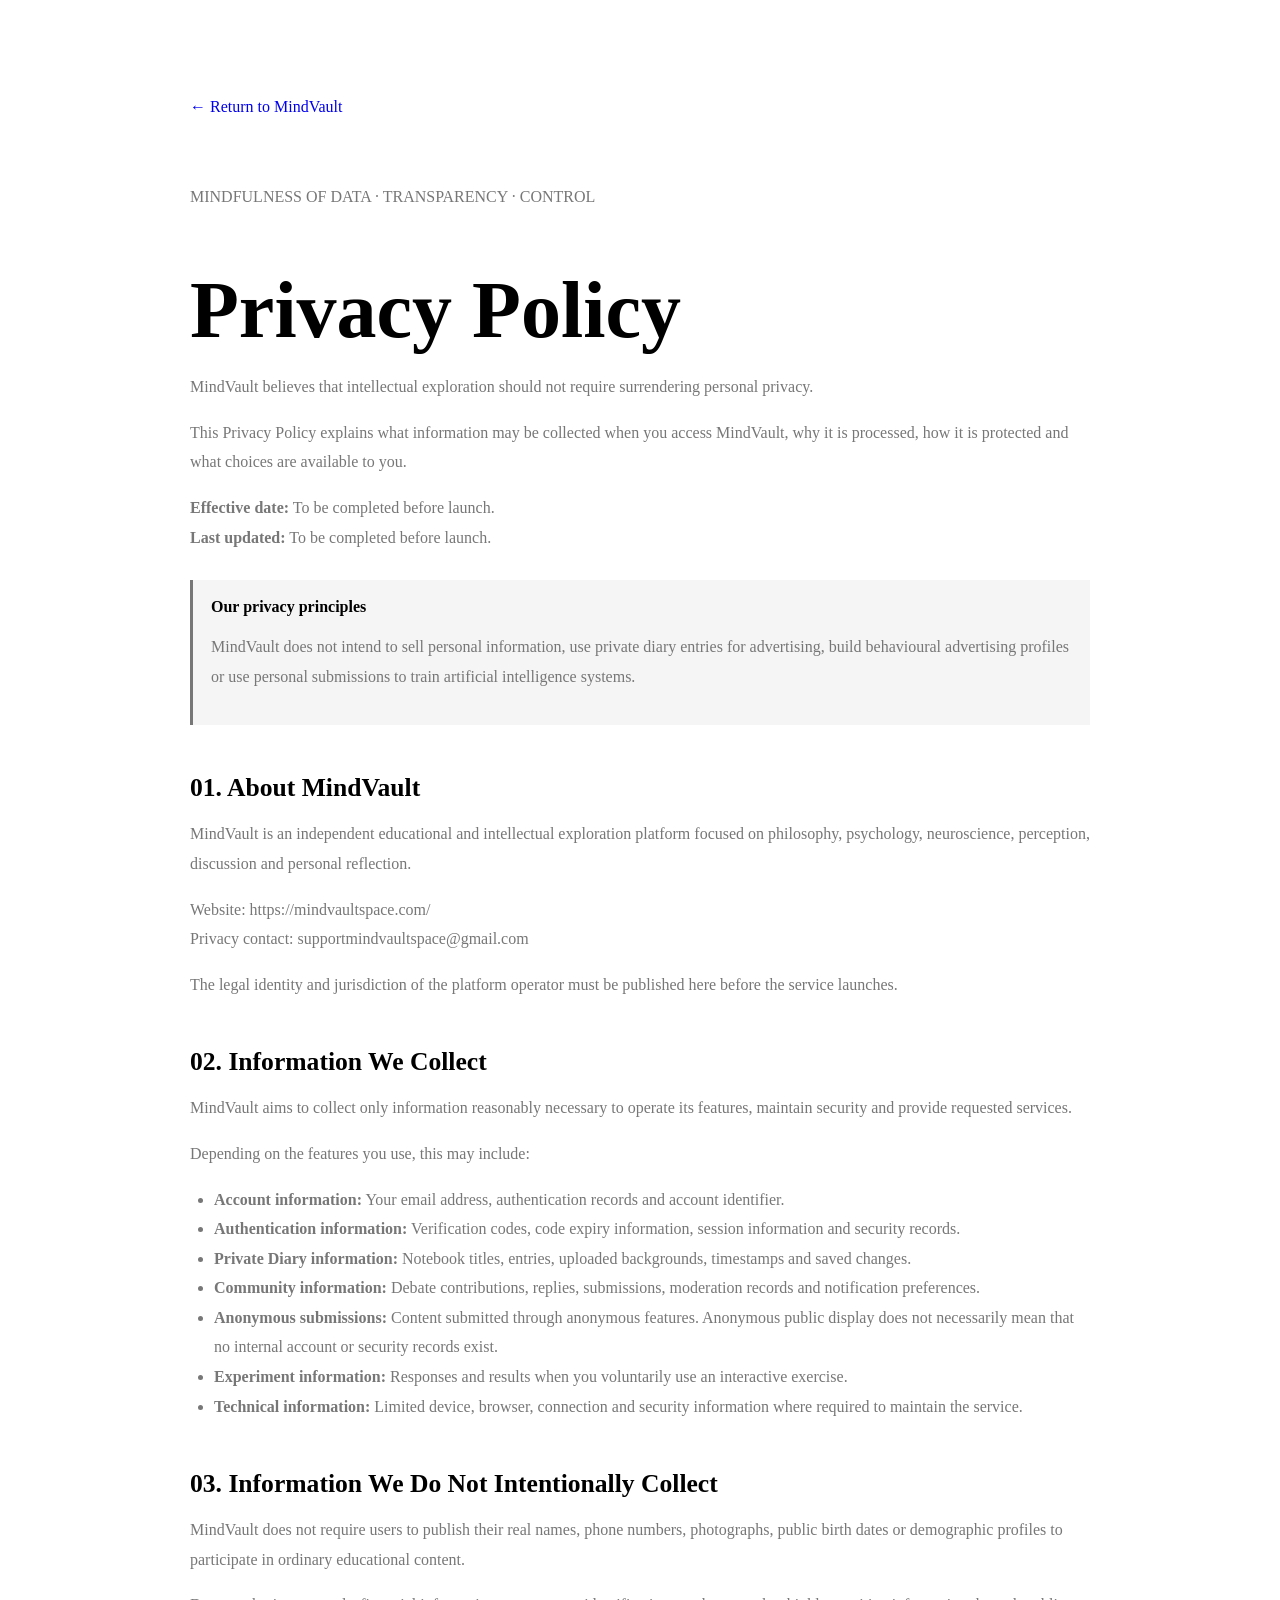
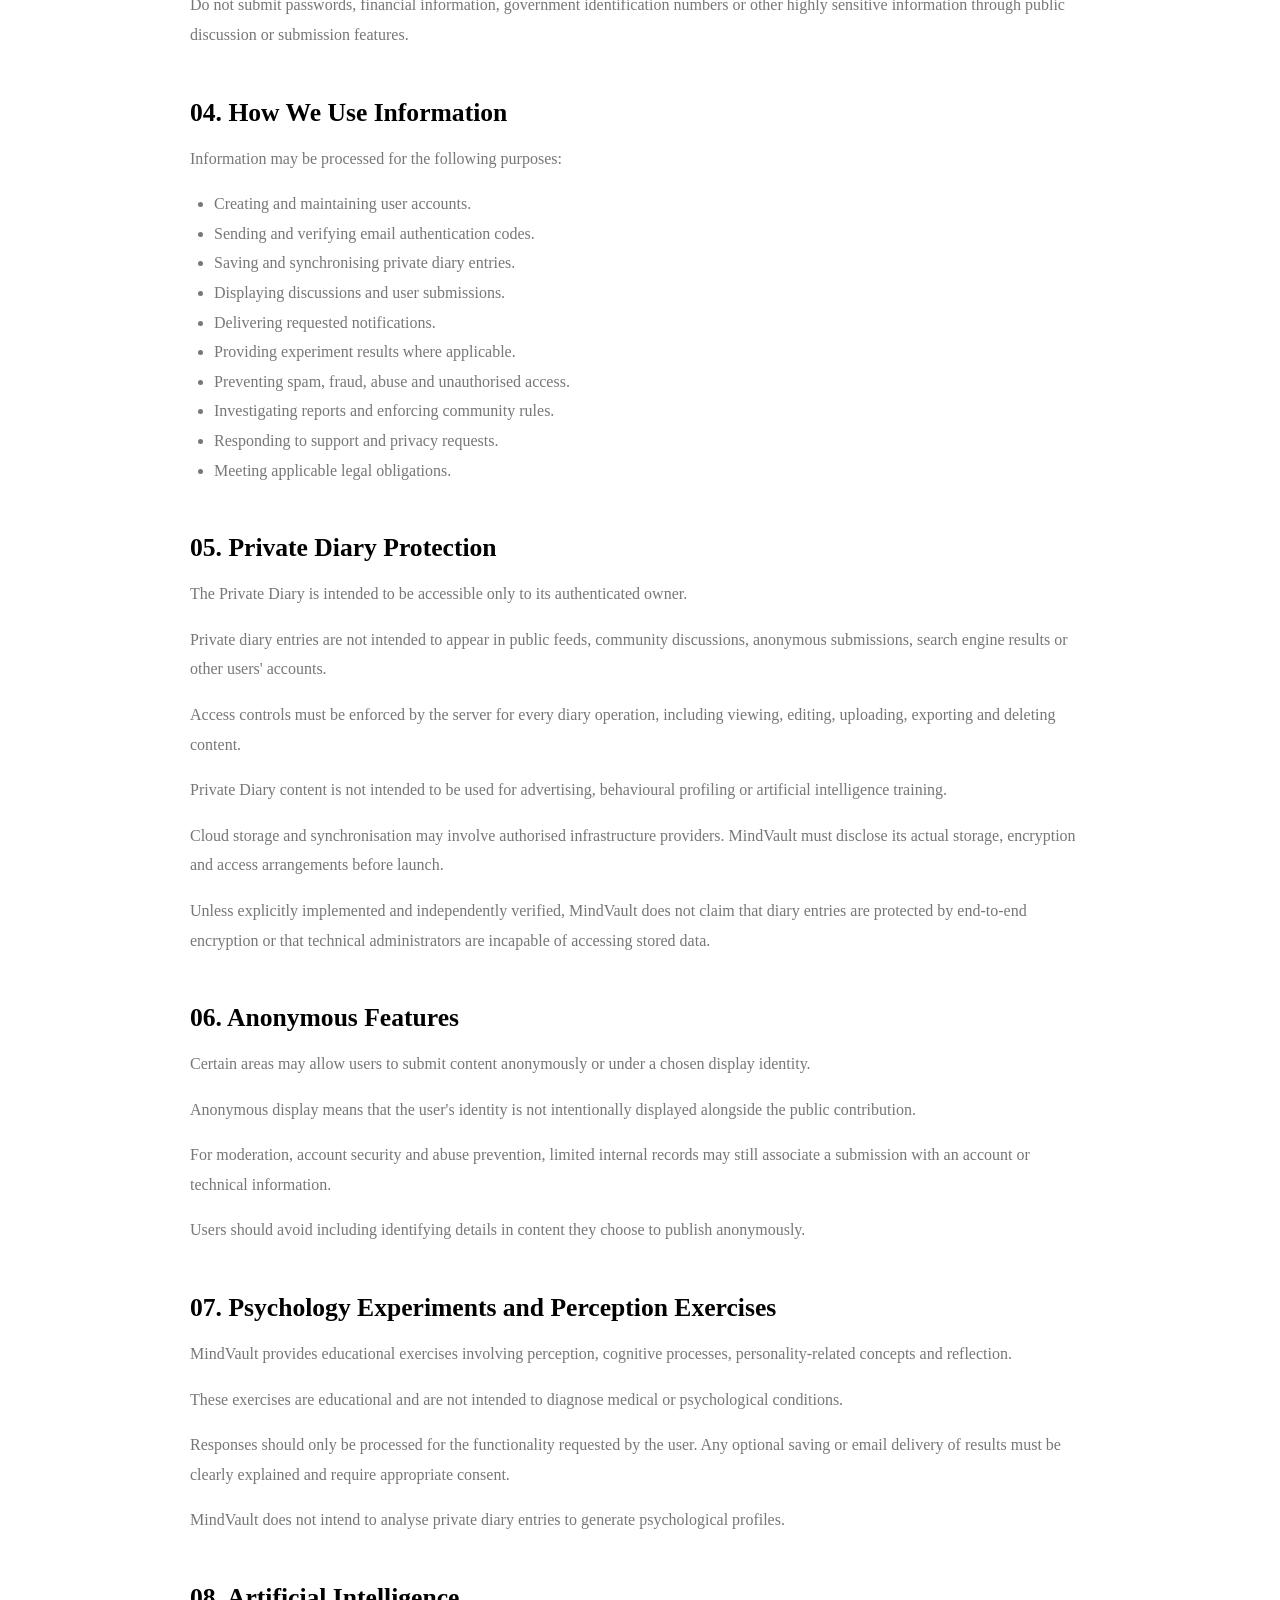
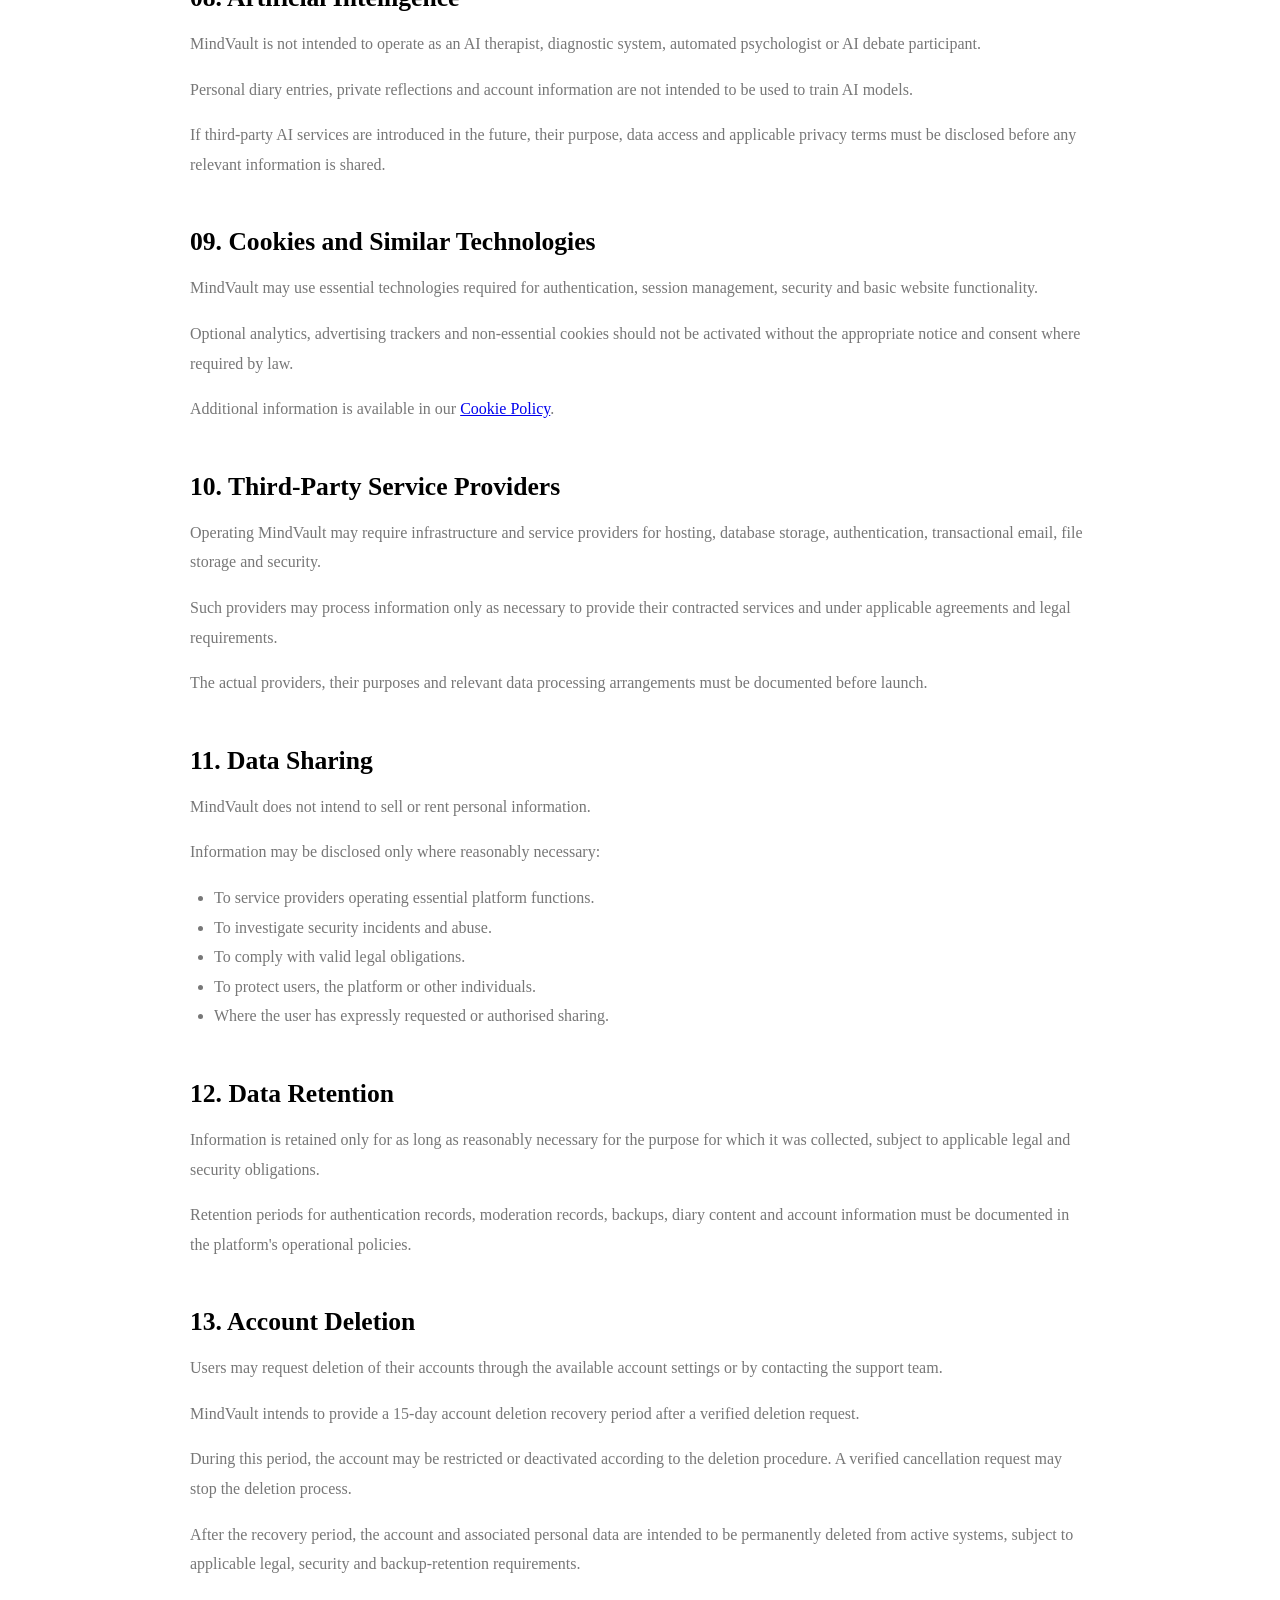
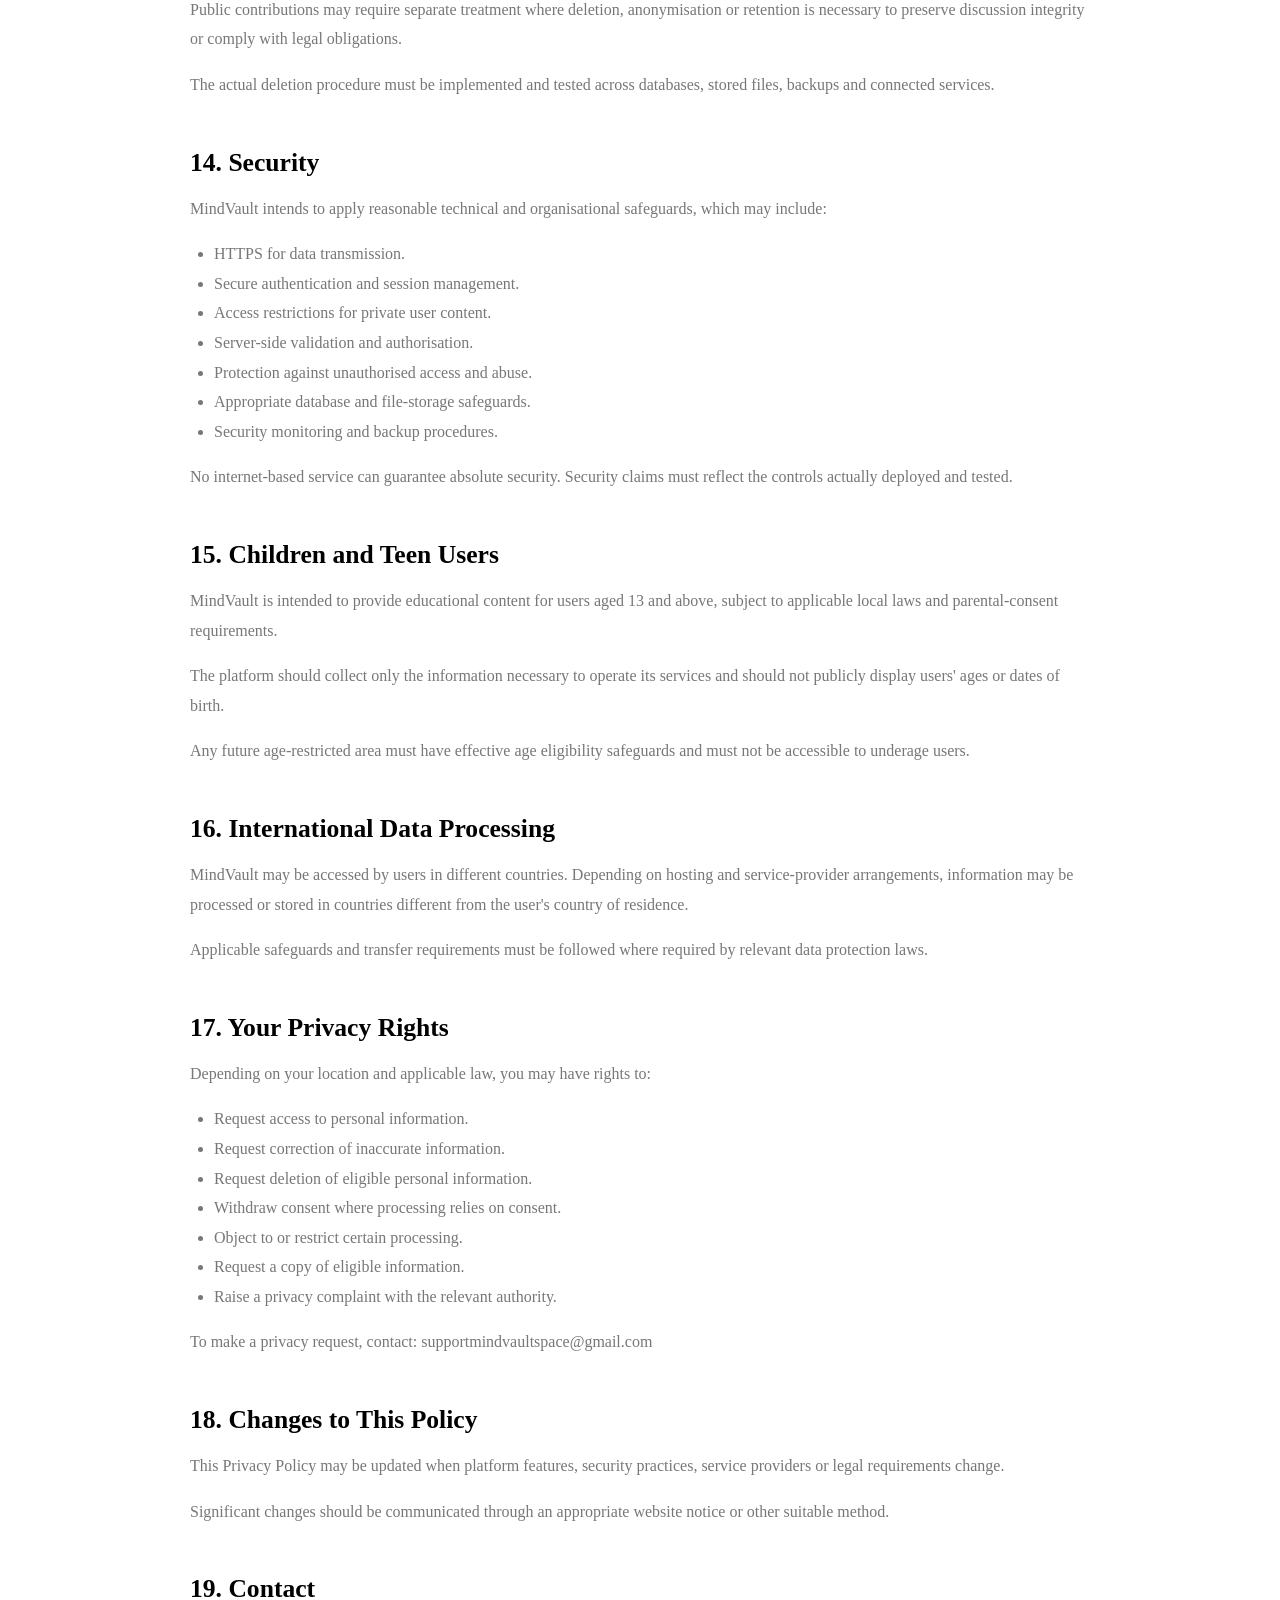
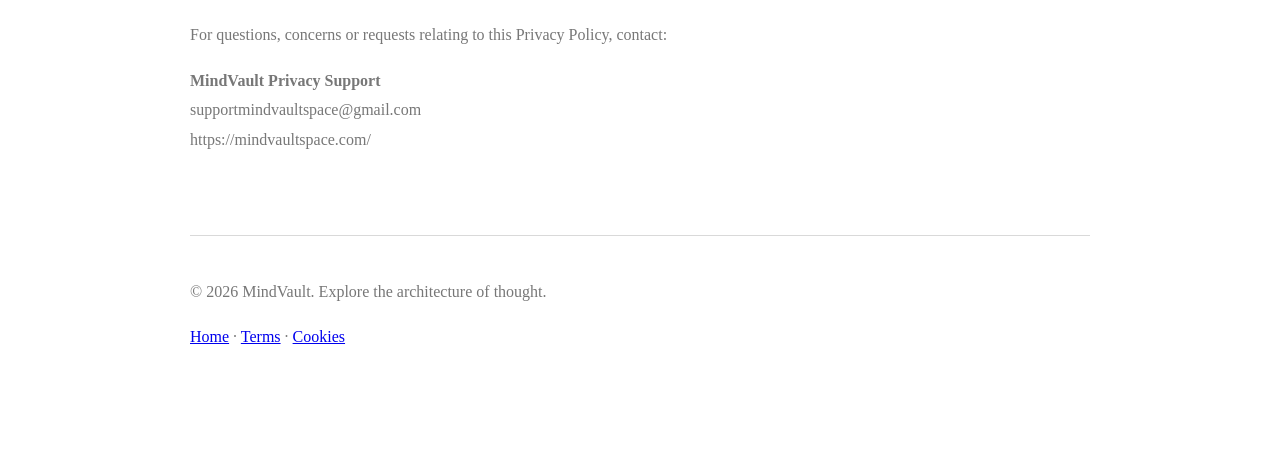
==== privacy.html @ 9c2d34da "Create privacy.html" ====
<!DOCTYPE html>
<html lang="en">
<head>
  <meta charset="UTF-8">
  <meta name="viewport" content="width=device-width, initial-scale=1">

  <title>Privacy Policy | MindVault</title>

  <meta name="description"
    content="Read the MindVault Privacy Policy to understand how information is collected, used, protected and managed.">

  <meta name="robots" content="index, follow">

  <link rel="stylesheet" href="styles.css">

  <style>
    .legal-page {
      max-width: 900px;
      margin: 0 auto;
      padding: 90px 24px;
    }

    .legal-page h1 {
      font-size: clamp(2.8rem, 7vw, 5rem);
      margin-bottom: 12px;
    }

    .legal-page h2 {
      font-size: 1.6rem;
      margin-top: 48px;
      margin-bottom: 14px;
    }

    .legal-page p,
    .legal-page li {
      line-height: 1.85;
      color: var(--muted, #777);
    }

    .legal-page ul {
      padding-left: 24px;
    }

    .legal-back {
      display: inline-block;
      margin-bottom: 50px;
      text-decoration: none;
    }

    .legal-note {
      padding: 18px;
      border-left: 3px solid #777;
      margin: 28px 0;
      background: rgba(128,128,128,.08);
    }
  </style>
</head>

<body>

<main class="legal-page">

  <a class="legal-back" href="index.html">
    ← Return to MindVault
  </a>

  <p class="eyebrow">MINDFULNESS OF DATA · TRANSPARENCY · CONTROL</p>

  <h1>Privacy Policy</h1>

  <p>
    MindVault believes that intellectual exploration should not
    require surrendering personal privacy.
  </p>

  <p>
    This Privacy Policy explains what information may be collected
    when you access MindVault, why it is processed, how it is
    protected and what choices are available to you.
  </p>

  <p>
    <strong>Effective date:</strong> To be completed before launch.
    <br>
    <strong>Last updated:</strong> To be completed before launch.
  </p>

  <div class="legal-note">
    <strong>Our privacy principles</strong>
    <p>
      MindVault does not intend to sell personal information,
      use private diary entries for advertising, build behavioural
      advertising profiles or use personal submissions to train
      artificial intelligence systems.
    </p>
  </div>

  <h2>01. About MindVault</h2>

  <p>
    MindVault is an independent educational and intellectual
    exploration platform focused on philosophy, psychology,
    neuroscience, perception, discussion and personal reflection.
  </p>

  <p>
    Website: https://mindvaultspace.com/
    <br>
    Privacy contact: supportmindvaultspace@gmail.com
  </p>

  <p>
    The legal identity and jurisdiction of the platform operator
    must be published here before the service launches.
  </p>

  <h2>02. Information We Collect</h2>

  <p>
    MindVault aims to collect only information reasonably necessary
    to operate its features, maintain security and provide requested
    services.
  </p>

  <p>Depending on the features you use, this may include:</p>

  <ul>
    <li>
      <strong>Account information:</strong> Your email address,
      authentication records and account identifier.
    </li>

    <li>
      <strong>Authentication information:</strong> Verification
      codes, code expiry information, session information and
      security records.
    </li>

    <li>
      <strong>Private Diary information:</strong> Notebook titles,
      entries, uploaded backgrounds, timestamps and saved changes.
    </li>

    <li>
      <strong>Community information:</strong> Debate contributions,
      replies, submissions, moderation records and notification
      preferences.
    </li>

    <li>
      <strong>Anonymous submissions:</strong> Content submitted
      through anonymous features. Anonymous public display does
      not necessarily mean that no internal account or security
      records exist.
    </li>

    <li>
      <strong>Experiment information:</strong> Responses and results
      when you voluntarily use an interactive exercise.
    </li>

    <li>
      <strong>Technical information:</strong> Limited device,
      browser, connection and security information where required
      to maintain the service.
    </li>
  </ul>

  <h2>03. Information We Do Not Intentionally Collect</h2>

  <p>
    MindVault does not require users to publish their real names,
    phone numbers, photographs, public birth dates or demographic
    profiles to participate in ordinary educational content.
  </p>

  <p>
    Do not submit passwords, financial information, government
    identification numbers or other highly sensitive information
    through public discussion or submission features.
  </p>

  <h2>04. How We Use Information</h2>

  <p>Information may be processed for the following purposes:</p>

  <ul>
    <li>Creating and maintaining user accounts.</li>
    <li>Sending and verifying email authentication codes.</li>
    <li>Saving and synchronising private diary entries.</li>
    <li>Displaying discussions and user submissions.</li>
    <li>Delivering requested notifications.</li>
    <li>Providing experiment results where applicable.</li>
    <li>Preventing spam, fraud, abuse and unauthorised access.</li>
    <li>Investigating reports and enforcing community rules.</li>
    <li>Responding to support and privacy requests.</li>
    <li>Meeting applicable legal obligations.</li>
  </ul>

  <h2>05. Private Diary Protection</h2>

  <p>
    The Private Diary is intended to be accessible only to its
    authenticated owner.
  </p>

  <p>
    Private diary entries are not intended to appear in public
    feeds, community discussions, anonymous submissions, search
    engine results or other users' accounts.
  </p>

  <p>
    Access controls must be enforced by the server for every
    diary operation, including viewing, editing, uploading,
    exporting and deleting content.
  </p>

  <p>
    Private Diary content is not intended to be used for
    advertising, behavioural profiling or artificial intelligence
    training.
  </p>

  <p>
    Cloud storage and synchronisation may involve authorised
    infrastructure providers. MindVault must disclose its actual
    storage, encryption and access arrangements before launch.
  </p>

  <p>
    Unless explicitly implemented and independently verified,
    MindVault does not claim that diary entries are protected
    by end-to-end encryption or that technical administrators
    are incapable of accessing stored data.
  </p>

  <h2>06. Anonymous Features</h2>

  <p>
    Certain areas may allow users to submit content anonymously
    or under a chosen display identity.
  </p>

  <p>
    Anonymous display means that the user's identity is not
    intentionally displayed alongside the public contribution.
  </p>

  <p>
    For moderation, account security and abuse prevention,
    limited internal records may still associate a submission
    with an account or technical information.
  </p>

  <p>
    Users should avoid including identifying details in content
    they choose to publish anonymously.
  </p>

  <h2>07. Psychology Experiments and Perception Exercises</h2>

  <p>
    MindVault provides educational exercises involving perception,
    cognitive processes, personality-related concepts and
    reflection.
  </p>

  <p>
    These exercises are educational and are not intended to
    diagnose medical or psychological conditions.
  </p>

  <p>
    Responses should only be processed for the functionality
    requested by the user. Any optional saving or email delivery
    of results must be clearly explained and require appropriate
    consent.
  </p>

  <p>
    MindVault does not intend to analyse private diary entries
    to generate psychological profiles.
  </p>

  <h2>08. Artificial Intelligence</h2>

  <p>
    MindVault is not intended to operate as an AI therapist,
    diagnostic system, automated psychologist or AI debate
    participant.
  </p>

  <p>
    Personal diary entries, private reflections and account
    information are not intended to be used to train AI models.
  </p>

  <p>
    If third-party AI services are introduced in the future,
    their purpose, data access and applicable privacy terms
    must be disclosed before any relevant information is shared.
  </p>

  <h2>09. Cookies and Similar Technologies</h2>

  <p>
    MindVault may use essential technologies required for
    authentication, session management, security and basic
    website functionality.
  </p>

  <p>
    Optional analytics, advertising trackers and non-essential
    cookies should not be activated without the appropriate
    notice and consent where required by law.
  </p>

  <p>
    Additional information is available in our
    <a href="cookies.html">Cookie Policy</a>.
  </p>

  <h2>10. Third-Party Service Providers</h2>

  <p>
    Operating MindVault may require infrastructure and service
    providers for hosting, database storage, authentication,
    transactional email, file storage and security.
  </p>

  <p>
    Such providers may process information only as necessary
    to provide their contracted services and under applicable
    agreements and legal requirements.
  </p>

  <p>
    The actual providers, their purposes and relevant data
    processing arrangements must be documented before launch.
  </p>

  <h2>11. Data Sharing</h2>

  <p>
    MindVault does not intend to sell or rent personal information.
  </p>

  <p>
    Information may be disclosed only where reasonably necessary:
  </p>

  <ul>
    <li>To service providers operating essential platform functions.</li>
    <li>To investigate security incidents and abuse.</li>
    <li>To comply with valid legal obligations.</li>
    <li>To protect users, the platform or other individuals.</li>
    <li>Where the user has expressly requested or authorised sharing.</li>
  </ul>

  <h2>12. Data Retention</h2>

  <p>
    Information is retained only for as long as reasonably
    necessary for the purpose for which it was collected,
    subject to applicable legal and security obligations.
  </p>

  <p>
    Retention periods for authentication records, moderation
    records, backups, diary content and account information
    must be documented in the platform's operational policies.
  </p>

  <h2>13. Account Deletion</h2>

  <p>
    Users may request deletion of their accounts through the
    available account settings or by contacting the support team.
  </p>

  <p>
    MindVault intends to provide a 15-day account deletion
    recovery period after a verified deletion request.
  </p>

  <p>
    During this period, the account may be restricted or
    deactivated according to the deletion procedure. A verified
    cancellation request may stop the deletion process.
  </p>

  <p>
    After the recovery period, the account and associated
    personal data are intended to be permanently deleted from
    active systems, subject to applicable legal, security and
    backup-retention requirements.
  </p>

  <p>
    Public contributions may require separate treatment where
    deletion, anonymisation or retention is necessary to preserve
    discussion integrity or comply with legal obligations.
  </p>

  <p>
    The actual deletion procedure must be implemented and tested
    across databases, stored files, backups and connected services.
  </p>

  <h2>14. Security</h2>

  <p>
    MindVault intends to apply reasonable technical and
    organisational safeguards, which may include:
  </p>

  <ul>
    <li>HTTPS for data transmission.</li>
    <li>Secure authentication and session management.</li>
    <li>Access restrictions for private user content.</li>
    <li>Server-side validation and authorisation.</li>
    <li>Protection against unauthorised access and abuse.</li>
    <li>Appropriate database and file-storage safeguards.</li>
    <li>Security monitoring and backup procedures.</li>
  </ul>

  <p>
    No internet-based service can guarantee absolute security.
    Security claims must reflect the controls actually deployed
    and tested.
  </p>

  <h2>15. Children and Teen Users</h2>

  <p>
    MindVault is intended to provide educational content for
    users aged 13 and above, subject to applicable local laws
    and parental-consent requirements.
  </p>

  <p>
    The platform should collect only the information necessary
    to operate its services and should not publicly display
    users' ages or dates of birth.
  </p>

  <p>
    Any future age-restricted area must have effective age
    eligibility safeguards and must not be accessible to
    underage users.
  </p>

  <h2>16. International Data Processing</h2>

  <p>
    MindVault may be accessed by users in different countries.
    Depending on hosting and service-provider arrangements,
    information may be processed or stored in countries
    different from the user's country of residence.
  </p>

  <p>
    Applicable safeguards and transfer requirements must be
    followed where required by relevant data protection laws.
  </p>

  <h2>17. Your Privacy Rights</h2>

  <p>
    Depending on your location and applicable law, you may have
    rights to:
  </p>

  <ul>
    <li>Request access to personal information.</li>
    <li>Request correction of inaccurate information.</li>
    <li>Request deletion of eligible personal information.</li>
    <li>Withdraw consent where processing relies on consent.</li>
    <li>Object to or restrict certain processing.</li>
    <li>Request a copy of eligible information.</li>
    <li>Raise a privacy complaint with the relevant authority.</li>
  </ul>

  <p>
    To make a privacy request, contact:
    supportmindvaultspace@gmail.com
  </p>

  <h2>18. Changes to This Policy</h2>

  <p>
    This Privacy Policy may be updated when platform features,
    security practices, service providers or legal requirements
    change.
  </p>

  <p>
    Significant changes should be communicated through an
    appropriate website notice or other suitable method.
  </p>

  <h2>19. Contact</h2>

  <p>
    For questions, concerns or requests relating to this
    Privacy Policy, contact:
  </p>

  <p>
    <strong>MindVault Privacy Support</strong>
    <br>
    supportmindvaultspace@gmail.com
    <br>
    https://mindvaultspace.com/
  </p>

  <footer style="margin-top:80px; padding-top:25px; border-top:1px solid rgba(128,128,128,.3);">
    <p>© 2026 MindVault. Explore the architecture of thought.</p>
    <p>
      <a href="index.html">Home</a> ·
      <a href="terms.html">Terms</a> ·
      <a href="cookies.html">Cookies</a>
    </p>
  </footer>

</main>

</body>
</html>
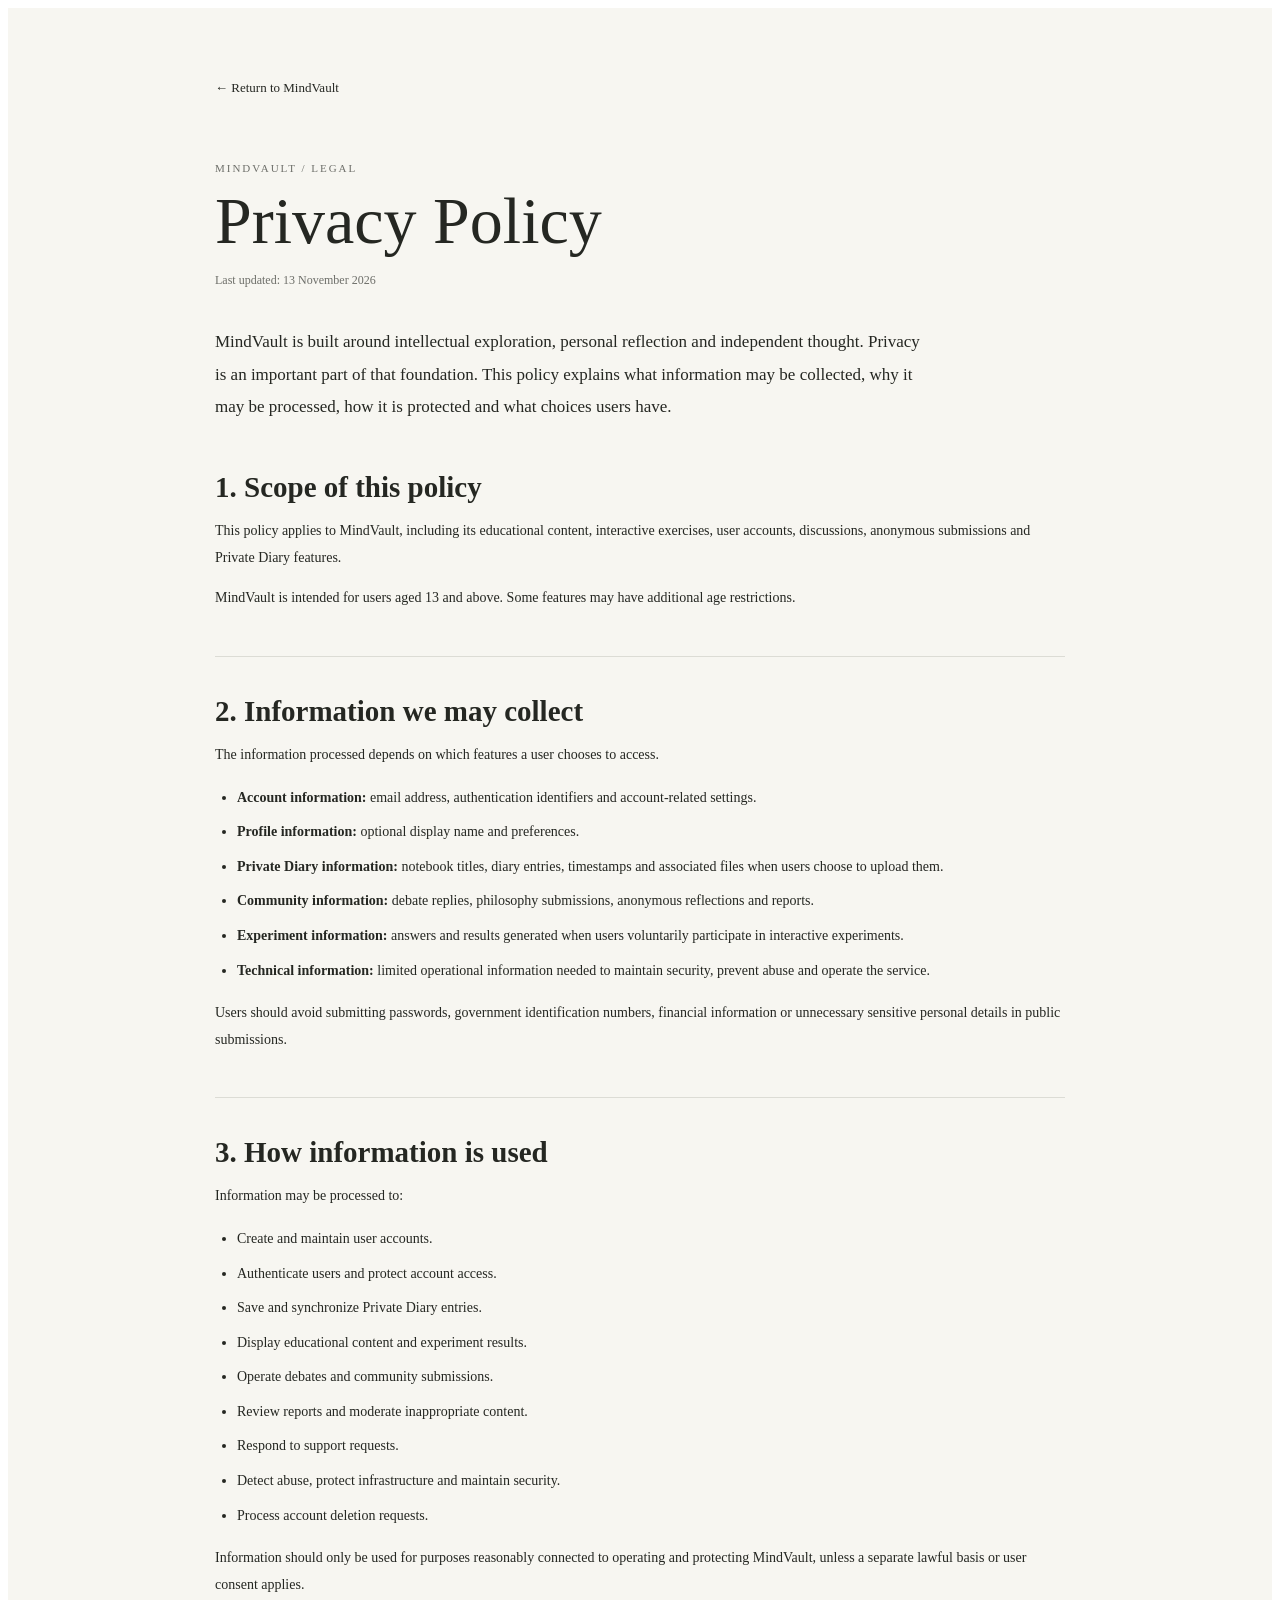
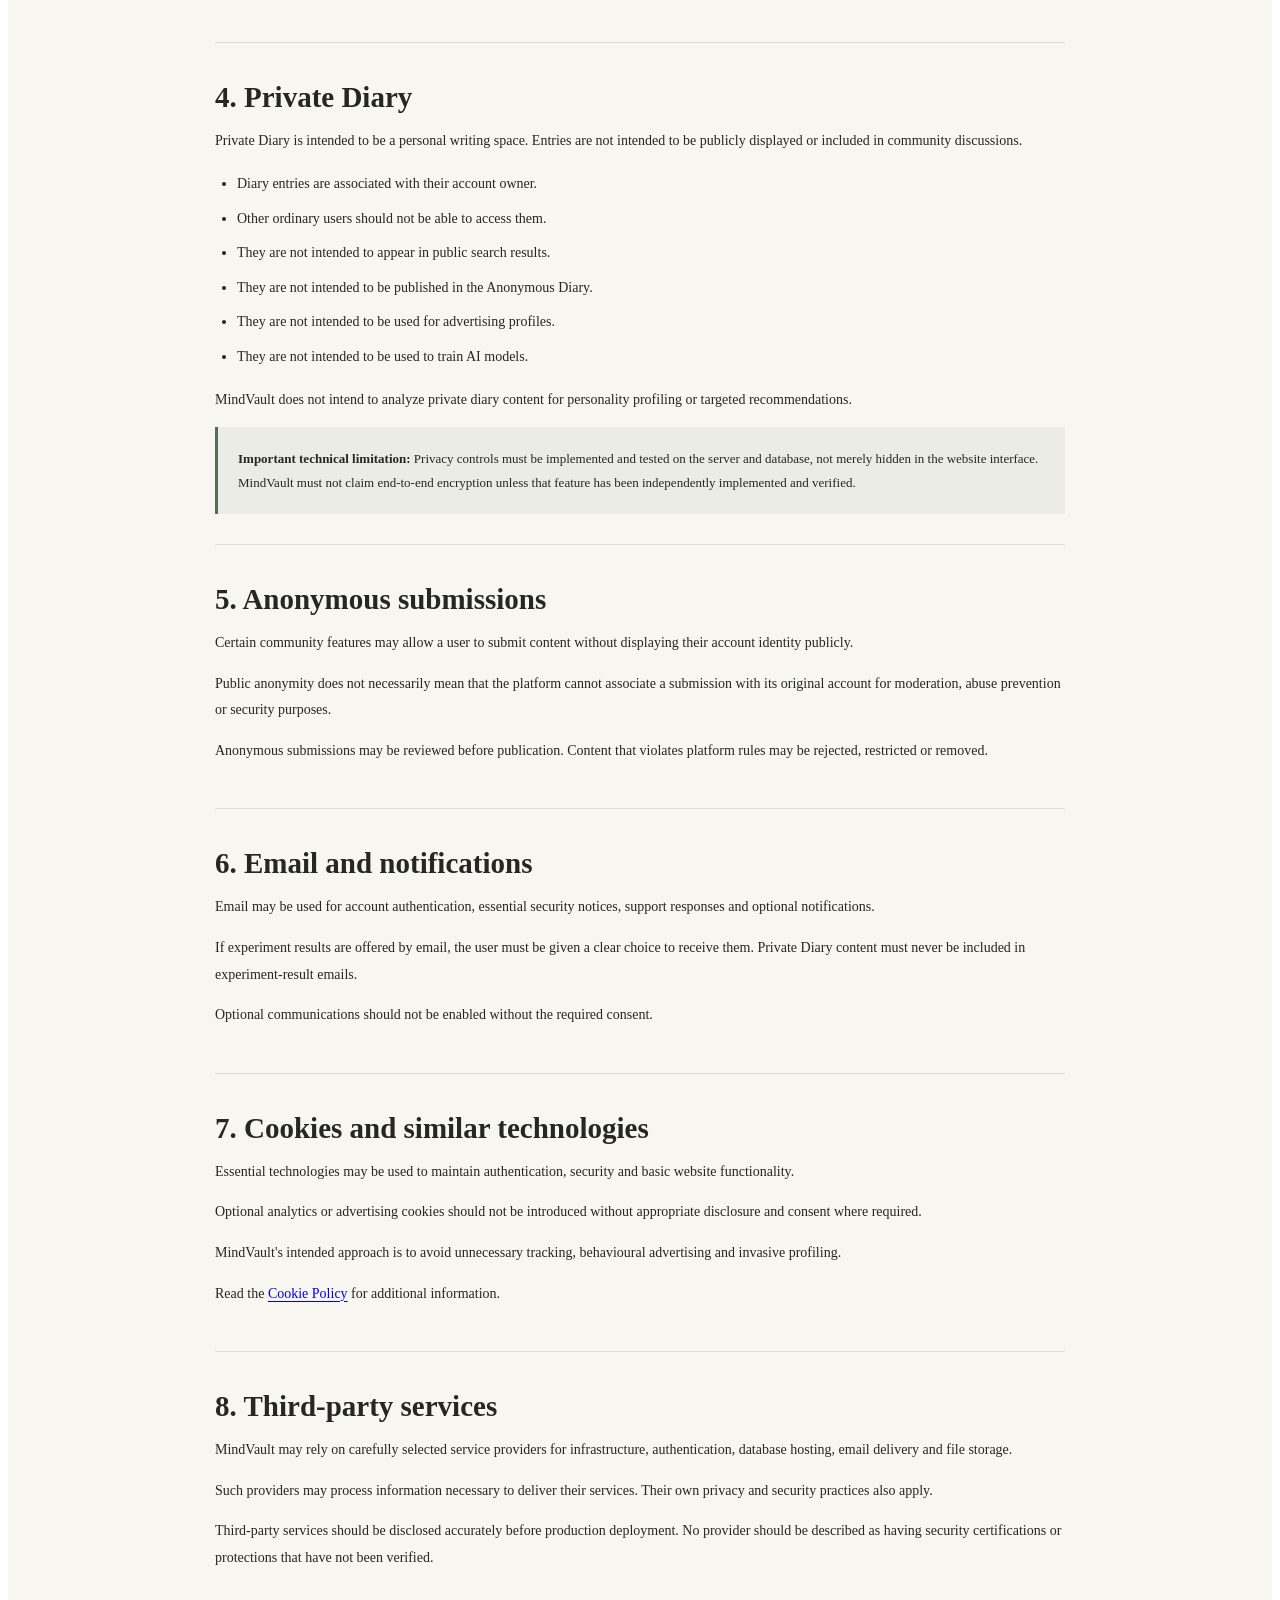
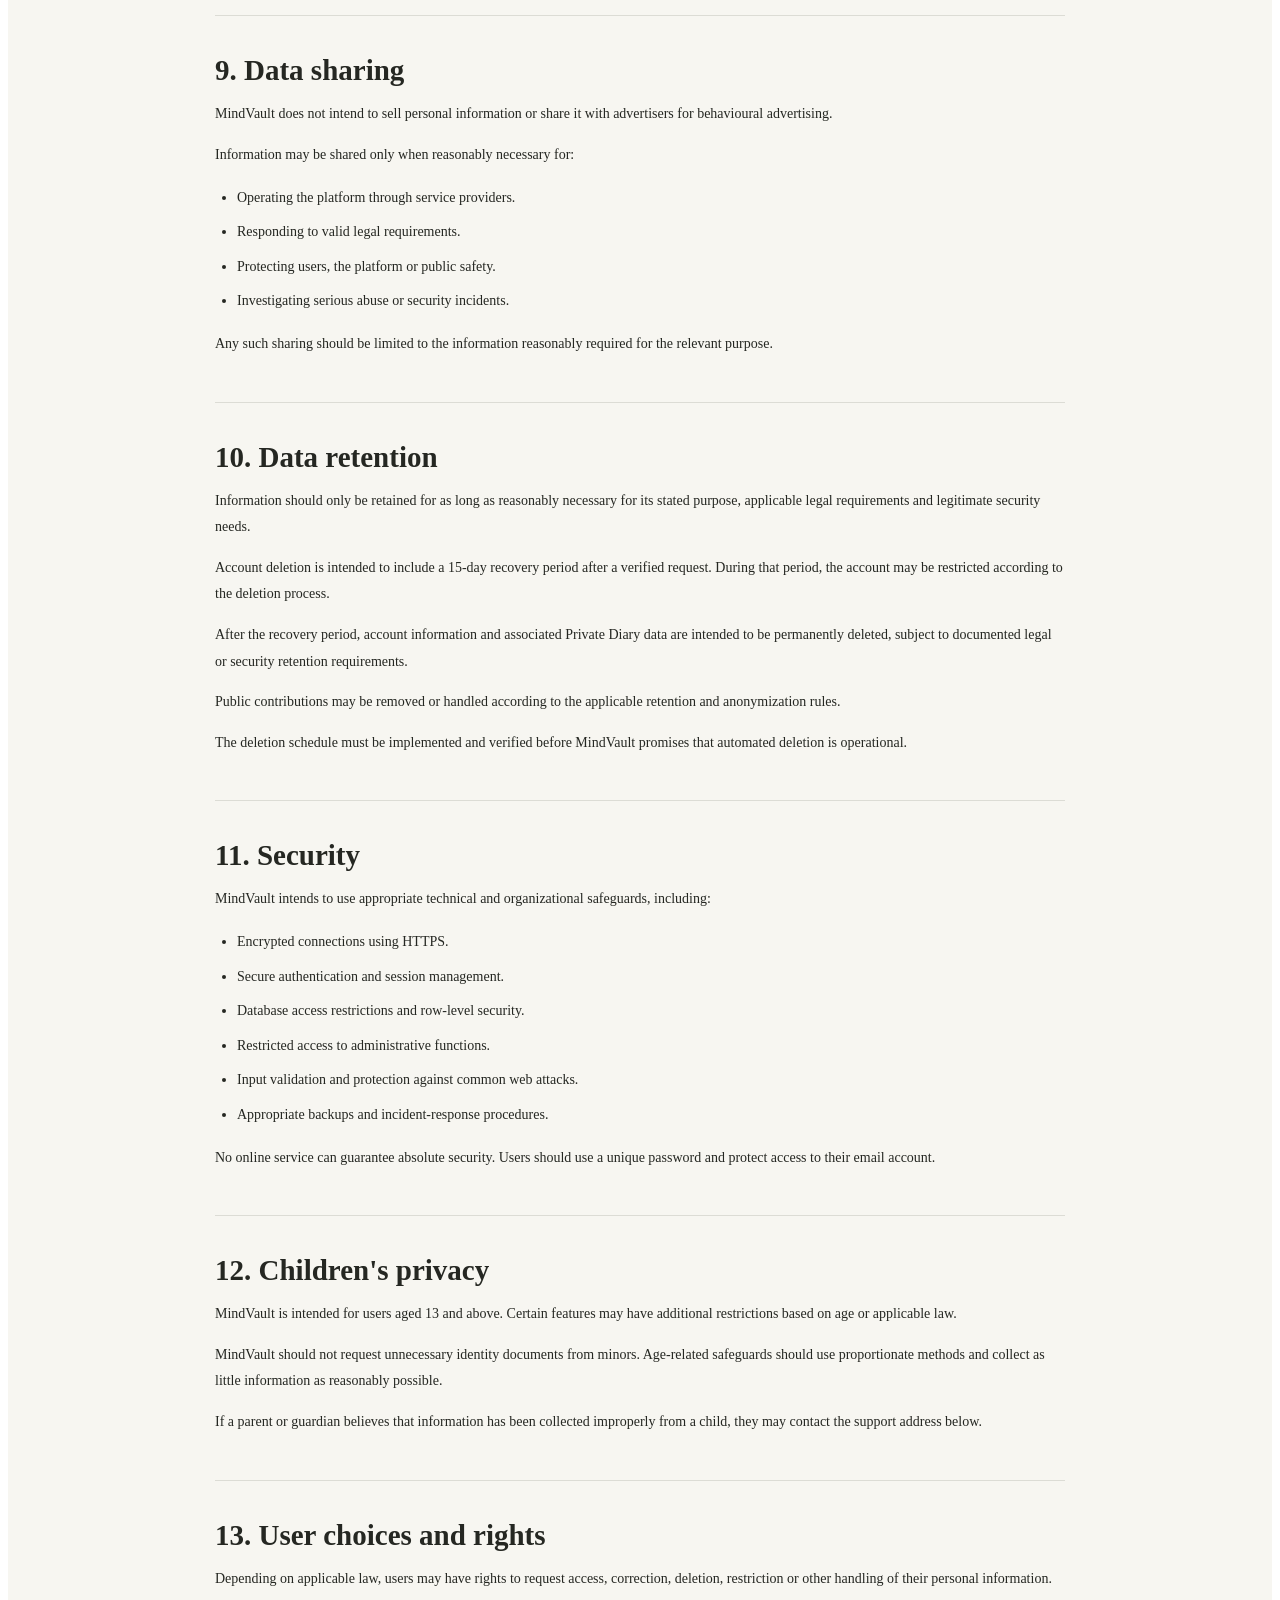
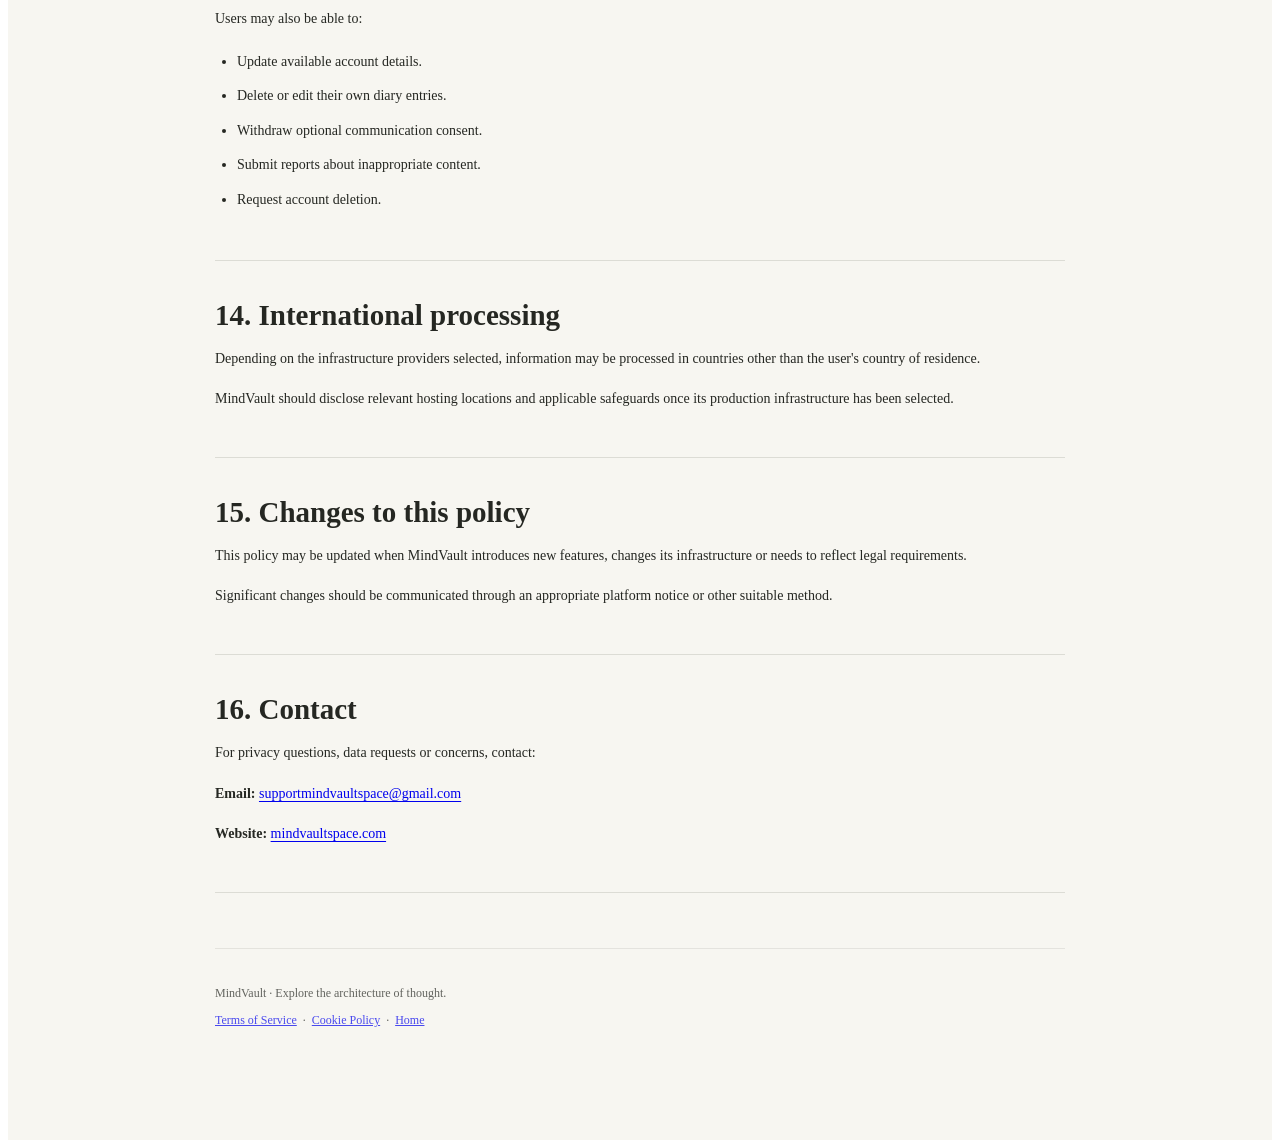
==== commit 9cf43cac: "Create privacy.html" ====
--- a/privacy.html
+++ b/privacy.html
@@ -3,529 +3,613 @@
 <html lang="en">
 <head>
   <meta charset="UTF-8">
-  <meta name="viewport" content="width=device-width, initial-scale=1">
+  <meta name="viewport" content="width=device-width, initial-scale=1.0">
 
   <title>Privacy Policy | MindVault</title>
 
-  <meta name="description"
-    content="Read the MindVault Privacy Policy to understand how information is collected, used, protected and managed.">
+  <meta
+    name="description"
+    content="Learn how MindVault collects, uses, protects and manages personal information."
+  >
 
   <meta name="robots" content="index, follow">
+  <meta name="theme-color" content="#171916">
 
   <link rel="stylesheet" href="styles.css">
 
   <style>
     .legal-page {
-      max-width: 900px;
+      min-height: 100vh;
+      padding: 70px 22px 100px;
+      background: var(--background, #f7f6f1);
+      color: var(--text, #252722);
+    }
+
+    .legal-container {
+      width: min(100%, 850px);
       margin: 0 auto;
-      padding: 90px 24px;
-    }
-
-    .legal-page h1 {
-      font-size: clamp(2.8rem, 7vw, 5rem);
-      margin-bottom: 12px;
-    }
-
-    .legal-page h2 {
-      font-size: 1.6rem;
-      margin-top: 48px;
-      margin-bottom: 14px;
-    }
-
-    .legal-page p,
-    .legal-page li {
-      line-height: 1.85;
-      color: var(--muted, #777);
-    }
-
-    .legal-page ul {
-      padding-left: 24px;
     }
 
     .legal-back {
       display: inline-block;
-      margin-bottom: 50px;
+      margin-bottom: 55px;
+      color: inherit;
+      font-size: 13px;
       text-decoration: none;
     }
 
-    .legal-note {
-      padding: 18px;
-      border-left: 3px solid #777;
-      margin: 28px 0;
-      background: rgba(128,128,128,.08);
+    .legal-back:hover {
+      opacity: 0.65;
+    }
+
+    .legal-eyebrow {
+      margin-bottom: 12px;
+      font-size: 11px;
+      letter-spacing: 0.18em;
+      text-transform: uppercase;
+      opacity: 0.65;
+    }
+
+    .legal-title {
+      margin: 0;
+      font-family: "Cormorant Garamond", Georgia, serif;
+      font-size: clamp(42px, 8vw, 66px);
+      font-weight: 500;
+      line-height: 1.05;
+    }
+
+    .legal-updated {
+      margin: 18px 0 38px;
+      font-size: 12px;
+      opacity: 0.65;
+    }
+
+    .legal-intro {
+      max-width: 720px;
+      margin-bottom: 48px;
+      font-size: 17px;
+      line-height: 1.9;
+    }
+
+    .legal-section {
+      margin: 0 0 38px;
+      padding-bottom: 30px;
+      border-bottom: 1px solid rgba(80, 80, 70, 0.16);
+    }
+
+    .legal-section h2 {
+      margin: 0 0 13px;
+      font-family: "Cormorant Garamond", Georgia, serif;
+      font-size: 29px;
+      font-weight: 600;
+    }
+
+    .legal-section p,
+    .legal-section li {
+      font-size: 14px;
+      line-height: 1.9;
+    }
+
+    .legal-section ul {
+      padding-left: 22px;
+    }
+
+    .legal-section li {
+      margin-bottom: 8px;
+    }
+
+    .legal-section a {
+      text-decoration: underline;
+      text-underline-offset: 3px;
+    }
+
+    .legal-notice {
+      padding: 20px;
+      border-left: 3px solid #536b57;
+      background: rgba(83, 107, 87, 0.07);
+      font-size: 13px;
+      line-height: 1.8;
+    }
+
+    .legal-footer {
+      margin-top: 55px;
+      padding-top: 25px;
+      border-top: 1px solid rgba(80, 80, 70, 0.16);
+      font-size: 12px;
+      opacity: 0.7;
+    }
+
+    @media (max-width: 600px) {
+      .legal-page {
+        padding: 40px 19px 70px;
+      }
+
+      .legal-back {
+        margin-bottom: 40px;
+      }
+
+      .legal-intro {
+        font-size: 15px;
+      }
+
+      .legal-section h2 {
+        font-size: 25px;
+      }
     }
   </style>
 </head>
 
 <body>
 
-<main class="legal-page">
-
-  <a class="legal-back" href="index.html">
-    ← Return to MindVault
-  </a>
-
-  <p class="eyebrow">MINDFULNESS OF DATA · TRANSPARENCY · CONTROL</p>
-
-  <h1>Privacy Policy</h1>
-
-  <p>
-    MindVault believes that intellectual exploration should not
-    require surrendering personal privacy.
-  </p>
-
-  <p>
-    This Privacy Policy explains what information may be collected
-    when you access MindVault, why it is processed, how it is
-    protected and what choices are available to you.
-  </p>
-
-  <p>
-    <strong>Effective date:</strong> To be completed before launch.
-    <br>
-    <strong>Last updated:</strong> To be completed before launch.
-  </p>
-
-  <div class="legal-note">
-    <strong>Our privacy principles</strong>
-    <p>
-      MindVault does not intend to sell personal information,
-      use private diary entries for advertising, build behavioural
-      advertising profiles or use personal submissions to train
-      artificial intelligence systems.
-    </p>
-  </div>
-
-  <h2>01. About MindVault</h2>
-
-  <p>
-    MindVault is an independent educational and intellectual
-    exploration platform focused on philosophy, psychology,
-    neuroscience, perception, discussion and personal reflection.
-  </p>
-
-  <p>
-    Website: https://mindvaultspace.com/
-    <br>
-    Privacy contact: supportmindvaultspace@gmail.com
-  </p>
-
-  <p>
-    The legal identity and jurisdiction of the platform operator
-    must be published here before the service launches.
-  </p>
-
-  <h2>02. Information We Collect</h2>
-
-  <p>
-    MindVault aims to collect only information reasonably necessary
-    to operate its features, maintain security and provide requested
-    services.
-  </p>
-
-  <p>Depending on the features you use, this may include:</p>
-
-  <ul>
-    <li>
-      <strong>Account information:</strong> Your email address,
-      authentication records and account identifier.
-    </li>
-
-    <li>
-      <strong>Authentication information:</strong> Verification
-      codes, code expiry information, session information and
-      security records.
-    </li>
-
-    <li>
-      <strong>Private Diary information:</strong> Notebook titles,
-      entries, uploaded backgrounds, timestamps and saved changes.
-    </li>
-
-    <li>
-      <strong>Community information:</strong> Debate contributions,
-      replies, submissions, moderation records and notification
-      preferences.
-    </li>
-
-    <li>
-      <strong>Anonymous submissions:</strong> Content submitted
-      through anonymous features. Anonymous public display does
-      not necessarily mean that no internal account or security
-      records exist.
-    </li>
-
-    <li>
-      <strong>Experiment information:</strong> Responses and results
-      when you voluntarily use an interactive exercise.
-    </li>
-
-    <li>
-      <strong>Technical information:</strong> Limited device,
-      browser, connection and security information where required
-      to maintain the service.
-    </li>
-  </ul>
-
-  <h2>03. Information We Do Not Intentionally Collect</h2>
-
-  <p>
-    MindVault does not require users to publish their real names,
-    phone numbers, photographs, public birth dates or demographic
-    profiles to participate in ordinary educational content.
-  </p>
-
-  <p>
-    Do not submit passwords, financial information, government
-    identification numbers or other highly sensitive information
-    through public discussion or submission features.
-  </p>
-
-  <h2>04. How We Use Information</h2>
-
-  <p>Information may be processed for the following purposes:</p>
-
-  <ul>
-    <li>Creating and maintaining user accounts.</li>
-    <li>Sending and verifying email authentication codes.</li>
-    <li>Saving and synchronising private diary entries.</li>
-    <li>Displaying discussions and user submissions.</li>
-    <li>Delivering requested notifications.</li>
-    <li>Providing experiment results where applicable.</li>
-    <li>Preventing spam, fraud, abuse and unauthorised access.</li>
-    <li>Investigating reports and enforcing community rules.</li>
-    <li>Responding to support and privacy requests.</li>
-    <li>Meeting applicable legal obligations.</li>
-  </ul>
-
-  <h2>05. Private Diary Protection</h2>
-
-  <p>
-    The Private Diary is intended to be accessible only to its
-    authenticated owner.
-  </p>
-
-  <p>
-    Private diary entries are not intended to appear in public
-    feeds, community discussions, anonymous submissions, search
-    engine results or other users' accounts.
-  </p>
-
-  <p>
-    Access controls must be enforced by the server for every
-    diary operation, including viewing, editing, uploading,
-    exporting and deleting content.
-  </p>
-
-  <p>
-    Private Diary content is not intended to be used for
-    advertising, behavioural profiling or artificial intelligence
-    training.
-  </p>
-
-  <p>
-    Cloud storage and synchronisation may involve authorised
-    infrastructure providers. MindVault must disclose its actual
-    storage, encryption and access arrangements before launch.
-  </p>
-
-  <p>
-    Unless explicitly implemented and independently verified,
-    MindVault does not claim that diary entries are protected
-    by end-to-end encryption or that technical administrators
-    are incapable of accessing stored data.
-  </p>
-
-  <h2>06. Anonymous Features</h2>
-
-  <p>
-    Certain areas may allow users to submit content anonymously
-    or under a chosen display identity.
-  </p>
-
-  <p>
-    Anonymous display means that the user's identity is not
-    intentionally displayed alongside the public contribution.
-  </p>
-
-  <p>
-    For moderation, account security and abuse prevention,
-    limited internal records may still associate a submission
-    with an account or technical information.
-  </p>
-
-  <p>
-    Users should avoid including identifying details in content
-    they choose to publish anonymously.
-  </p>
-
-  <h2>07. Psychology Experiments and Perception Exercises</h2>
-
-  <p>
-    MindVault provides educational exercises involving perception,
-    cognitive processes, personality-related concepts and
-    reflection.
-  </p>
-
-  <p>
-    These exercises are educational and are not intended to
-    diagnose medical or psychological conditions.
-  </p>
-
-  <p>
-    Responses should only be processed for the functionality
-    requested by the user. Any optional saving or email delivery
-    of results must be clearly explained and require appropriate
-    consent.
-  </p>
-
-  <p>
-    MindVault does not intend to analyse private diary entries
-    to generate psychological profiles.
-  </p>
-
-  <h2>08. Artificial Intelligence</h2>
-
-  <p>
-    MindVault is not intended to operate as an AI therapist,
-    diagnostic system, automated psychologist or AI debate
-    participant.
-  </p>
-
-  <p>
-    Personal diary entries, private reflections and account
-    information are not intended to be used to train AI models.
-  </p>
-
-  <p>
-    If third-party AI services are introduced in the future,
-    their purpose, data access and applicable privacy terms
-    must be disclosed before any relevant information is shared.
-  </p>
-
-  <h2>09. Cookies and Similar Technologies</h2>
-
-  <p>
-    MindVault may use essential technologies required for
-    authentication, session management, security and basic
-    website functionality.
-  </p>
-
-  <p>
-    Optional analytics, advertising trackers and non-essential
-    cookies should not be activated without the appropriate
-    notice and consent where required by law.
-  </p>
-
-  <p>
-    Additional information is available in our
-    <a href="cookies.html">Cookie Policy</a>.
-  </p>
-
-  <h2>10. Third-Party Service Providers</h2>
-
-  <p>
-    Operating MindVault may require infrastructure and service
-    providers for hosting, database storage, authentication,
-    transactional email, file storage and security.
-  </p>
-
-  <p>
-    Such providers may process information only as necessary
-    to provide their contracted services and under applicable
-    agreements and legal requirements.
-  </p>
-
-  <p>
-    The actual providers, their purposes and relevant data
-    processing arrangements must be documented before launch.
-  </p>
-
-  <h2>11. Data Sharing</h2>
-
-  <p>
-    MindVault does not intend to sell or rent personal information.
-  </p>
-
-  <p>
-    Information may be disclosed only where reasonably necessary:
-  </p>
-
-  <ul>
-    <li>To service providers operating essential platform functions.</li>
-    <li>To investigate security incidents and abuse.</li>
-    <li>To comply with valid legal obligations.</li>
-    <li>To protect users, the platform or other individuals.</li>
-    <li>Where the user has expressly requested or authorised sharing.</li>
-  </ul>
-
-  <h2>12. Data Retention</h2>
-
-  <p>
-    Information is retained only for as long as reasonably
-    necessary for the purpose for which it was collected,
-    subject to applicable legal and security obligations.
-  </p>
-
-  <p>
-    Retention periods for authentication records, moderation
-    records, backups, diary content and account information
-    must be documented in the platform's operational policies.
-  </p>
-
-  <h2>13. Account Deletion</h2>
-
-  <p>
-    Users may request deletion of their accounts through the
-    available account settings or by contacting the support team.
-  </p>
-
-  <p>
-    MindVault intends to provide a 15-day account deletion
-    recovery period after a verified deletion request.
-  </p>
-
-  <p>
-    During this period, the account may be restricted or
-    deactivated according to the deletion procedure. A verified
-    cancellation request may stop the deletion process.
-  </p>
-
-  <p>
-    After the recovery period, the account and associated
-    personal data are intended to be permanently deleted from
-    active systems, subject to applicable legal, security and
-    backup-retention requirements.
-  </p>
-
-  <p>
-    Public contributions may require separate treatment where
-    deletion, anonymisation or retention is necessary to preserve
-    discussion integrity or comply with legal obligations.
-  </p>
-
-  <p>
-    The actual deletion procedure must be implemented and tested
-    across databases, stored files, backups and connected services.
-  </p>
-
-  <h2>14. Security</h2>
-
-  <p>
-    MindVault intends to apply reasonable technical and
-    organisational safeguards, which may include:
-  </p>
-
-  <ul>
-    <li>HTTPS for data transmission.</li>
-    <li>Secure authentication and session management.</li>
-    <li>Access restrictions for private user content.</li>
-    <li>Server-side validation and authorisation.</li>
-    <li>Protection against unauthorised access and abuse.</li>
-    <li>Appropriate database and file-storage safeguards.</li>
-    <li>Security monitoring and backup procedures.</li>
-  </ul>
-
-  <p>
-    No internet-based service can guarantee absolute security.
-    Security claims must reflect the controls actually deployed
-    and tested.
-  </p>
-
-  <h2>15. Children and Teen Users</h2>
-
-  <p>
-    MindVault is intended to provide educational content for
-    users aged 13 and above, subject to applicable local laws
-    and parental-consent requirements.
-  </p>
-
-  <p>
-    The platform should collect only the information necessary
-    to operate its services and should not publicly display
-    users' ages or dates of birth.
-  </p>
-
-  <p>
-    Any future age-restricted area must have effective age
-    eligibility safeguards and must not be accessible to
-    underage users.
-  </p>
-
-  <h2>16. International Data Processing</h2>
-
-  <p>
-    MindVault may be accessed by users in different countries.
-    Depending on hosting and service-provider arrangements,
-    information may be processed or stored in countries
-    different from the user's country of residence.
-  </p>
-
-  <p>
-    Applicable safeguards and transfer requirements must be
-    followed where required by relevant data protection laws.
-  </p>
-
-  <h2>17. Your Privacy Rights</h2>
-
-  <p>
-    Depending on your location and applicable law, you may have
-    rights to:
-  </p>
-
-  <ul>
-    <li>Request access to personal information.</li>
-    <li>Request correction of inaccurate information.</li>
-    <li>Request deletion of eligible personal information.</li>
-    <li>Withdraw consent where processing relies on consent.</li>
-    <li>Object to or restrict certain processing.</li>
-    <li>Request a copy of eligible information.</li>
-    <li>Raise a privacy complaint with the relevant authority.</li>
-  </ul>
-
-  <p>
-    To make a privacy request, contact:
-    supportmindvaultspace@gmail.com
-  </p>
-
-  <h2>18. Changes to This Policy</h2>
-
-  <p>
-    This Privacy Policy may be updated when platform features,
-    security practices, service providers or legal requirements
-    change.
-  </p>
-
-  <p>
-    Significant changes should be communicated through an
-    appropriate website notice or other suitable method.
-  </p>
-
-  <h2>19. Contact</h2>
-
-  <p>
-    For questions, concerns or requests relating to this
-    Privacy Policy, contact:
-  </p>
-
-  <p>
-    <strong>MindVault Privacy Support</strong>
-    <br>
-    supportmindvaultspace@gmail.com
-    <br>
-    https://mindvaultspace.com/
-  </p>
-
-  <footer style="margin-top:80px; padding-top:25px; border-top:1px solid rgba(128,128,128,.3);">
-    <p>© 2026 MindVault. Explore the architecture of thought.</p>
-    <p>
-      <a href="index.html">Home</a> ·
-      <a href="terms.html">Terms</a> ·
-      <a href="cookies.html">Cookies</a>
-    </p>
-  </footer>
-
-</main>
+  <main class="legal-page">
+    <article class="legal-container">
+
+      <a class="legal-back" href="index.html">
+        ← Return to MindVault
+      </a>
+
+      <p class="legal-eyebrow">MindVault / Legal</p>
+
+      <h1 class="legal-title">Privacy Policy</h1>
+
+      <p class="legal-updated">
+        Last updated: 13 November 2026
+      </p>
+
+      <p class="legal-intro">
+        MindVault is built around intellectual exploration,
+        personal reflection and independent thought.
+
+        Privacy is an important part of that foundation.
+        This policy explains what information may be collected,
+        why it may be processed, how it is protected and what
+        choices users have.
+      </p>
+
+
+      <section class="legal-section">
+        <h2>1. Scope of this policy</h2>
+
+        <p>
+          This policy applies to MindVault, including its
+          educational content, interactive exercises, user
+          accounts, discussions, anonymous submissions and
+          Private Diary features.
+        </p>
+
+        <p>
+          MindVault is intended for users aged 13 and above.
+          Some features may have additional age restrictions.
+        </p>
+      </section>
+
+
+      <section class="legal-section">
+        <h2>2. Information we may collect</h2>
+
+        <p>
+          The information processed depends on which features
+          a user chooses to access.
+        </p>
+
+        <ul>
+          <li>
+            <strong>Account information:</strong>
+            email address, authentication identifiers and
+            account-related settings.
+          </li>
+
+          <li>
+            <strong>Profile information:</strong>
+            optional display name and preferences.
+          </li>
+
+          <li>
+            <strong>Private Diary information:</strong>
+            notebook titles, diary entries, timestamps and
+            associated files when users choose to upload them.
+          </li>
+
+          <li>
+            <strong>Community information:</strong>
+            debate replies, philosophy submissions, anonymous
+            reflections and reports.
+          </li>
+
+          <li>
+            <strong>Experiment information:</strong>
+            answers and results generated when users voluntarily
+            participate in interactive experiments.
+          </li>
+
+          <li>
+            <strong>Technical information:</strong>
+            limited operational information needed to maintain
+            security, prevent abuse and operate the service.
+          </li>
+        </ul>
+
+        <p>
+          Users should avoid submitting passwords, government
+          identification numbers, financial information or
+          unnecessary sensitive personal details in public
+          submissions.
+        </p>
+      </section>
+
+
+      <section class="legal-section">
+        <h2>3. How information is used</h2>
+
+        <p>Information may be processed to:</p>
+
+        <ul>
+          <li>Create and maintain user accounts.</li>
+          <li>Authenticate users and protect account access.</li>
+          <li>Save and synchronize Private Diary entries.</li>
+          <li>Display educational content and experiment results.</li>
+          <li>Operate debates and community submissions.</li>
+          <li>Review reports and moderate inappropriate content.</li>
+          <li>Respond to support requests.</li>
+          <li>Detect abuse, protect infrastructure and maintain security.</li>
+          <li>Process account deletion requests.</li>
+        </ul>
+
+        <p>
+          Information should only be used for purposes reasonably
+          connected to operating and protecting MindVault, unless
+          a separate lawful basis or user consent applies.
+        </p>
+      </section>
+
+
+      <section class="legal-section">
+        <h2>4. Private Diary</h2>
+
+        <p>
+          Private Diary is intended to be a personal writing
+          space. Entries are not intended to be publicly
+          displayed or included in community discussions.
+        </p>
+
+        <ul>
+          <li>Diary entries are associated with their account owner.</li>
+          <li>Other ordinary users should not be able to access them.</li>
+          <li>They are not intended to appear in public search results.</li>
+          <li>They are not intended to be published in the Anonymous Diary.</li>
+          <li>They are not intended to be used for advertising profiles.</li>
+          <li>They are not intended to be used to train AI models.</li>
+        </ul>
+
+        <p>
+          MindVault does not intend to analyze private diary
+          content for personality profiling or targeted
+          recommendations.
+        </p>
+
+        <div class="legal-notice">
+          <strong>Important technical limitation:</strong>
+          Privacy controls must be implemented and tested on
+          the server and database, not merely hidden in the
+          website interface. MindVault must not claim end-to-end
+          encryption unless that feature has been independently
+          implemented and verified.
+        </div>
+      </section>
+
+
+      <section class="legal-section">
+        <h2>5. Anonymous submissions</h2>
+
+        <p>
+          Certain community features may allow a user to submit
+          content without displaying their account identity
+          publicly.
+        </p>
+
+        <p>
+          Public anonymity does not necessarily mean that the
+          platform cannot associate a submission with its
+          original account for moderation, abuse prevention
+          or security purposes.
+        </p>
+
+        <p>
+          Anonymous submissions may be reviewed before
+          publication. Content that violates platform rules
+          may be rejected, restricted or removed.
+        </p>
+      </section>
+
+
+      <section class="legal-section">
+        <h2>6. Email and notifications</h2>
+
+        <p>
+          Email may be used for account authentication,
+          essential security notices, support responses and
+          optional notifications.
+        </p>
+
+        <p>
+          If experiment results are offered by email, the user
+          must be given a clear choice to receive them.
+          Private Diary content must never be included in
+          experiment-result emails.
+        </p>
+
+        <p>
+          Optional communications should not be enabled without
+          the required consent.
+        </p>
+      </section>
+
+
+      <section class="legal-section">
+        <h2>7. Cookies and similar technologies</h2>
+
+        <p>
+          Essential technologies may be used to maintain
+          authentication, security and basic website
+          functionality.
+        </p>
+
+        <p>
+          Optional analytics or advertising cookies should not
+          be introduced without appropriate disclosure and
+          consent where required.
+        </p>
+
+        <p>
+          MindVault's intended approach is to avoid unnecessary
+          tracking, behavioural advertising and invasive
+          profiling.
+        </p>
+
+        <p>
+          Read the
+          <a href="cookies.html">Cookie Policy</a>
+          for additional information.
+        </p>
+      </section>
+
+
+      <section class="legal-section">
+        <h2>8. Third-party services</h2>
+
+        <p>
+          MindVault may rely on carefully selected service
+          providers for infrastructure, authentication,
+          database hosting, email delivery and file storage.
+        </p>
+
+        <p>
+          Such providers may process information necessary
+          to deliver their services. Their own privacy and
+          security practices also apply.
+        </p>
+
+        <p>
+          Third-party services should be disclosed accurately
+          before production deployment. No provider should be
+          described as having security certifications or
+          protections that have not been verified.
+        </p>
+      </section>
+
+
+      <section class="legal-section">
+        <h2>9. Data sharing</h2>
+
+        <p>
+          MindVault does not intend to sell personal
+          information or share it with advertisers for
+          behavioural advertising.
+        </p>
+
+        <p>
+          Information may be shared only when reasonably
+          necessary for:
+        </p>
+
+        <ul>
+          <li>Operating the platform through service providers.</li>
+          <li>Responding to valid legal requirements.</li>
+          <li>Protecting users, the platform or public safety.</li>
+          <li>Investigating serious abuse or security incidents.</li>
+        </ul>
+
+        <p>
+          Any such sharing should be limited to the information
+          reasonably required for the relevant purpose.
+        </p>
+      </section>
+
+
+      <section class="legal-section">
+        <h2>10. Data retention</h2>
+
+        <p>
+          Information should only be retained for as long as
+          reasonably necessary for its stated purpose,
+          applicable legal requirements and legitimate
+          security needs.
+        </p>
+
+        <p>
+          Account deletion is intended to include a
+          15-day recovery period after a verified request.
+          During that period, the account may be restricted
+          according to the deletion process.
+        </p>
+
+        <p>
+          After the recovery period, account information and
+          associated Private Diary data are intended to be
+          permanently deleted, subject to documented legal
+          or security retention requirements.
+        </p>
+
+        <p>
+          Public contributions may be removed or handled
+          according to the applicable retention and
+          anonymization rules.
+        </p>
+
+        <p>
+          The deletion schedule must be implemented and
+          verified before MindVault promises that automated
+          deletion is operational.
+        </p>
+      </section>
+
+
+      <section class="legal-section">
+        <h2>11. Security</h2>
+
+        <p>
+          MindVault intends to use appropriate technical
+          and organizational safeguards, including:
+        </p>
+
+        <ul>
+          <li>Encrypted connections using HTTPS.</li>
+          <li>Secure authentication and session management.</li>
+          <li>Database access restrictions and row-level security.</li>
+          <li>Restricted access to administrative functions.</li>
+          <li>Input validation and protection against common web attacks.</li>
+          <li>Appropriate backups and incident-response procedures.</li>
+        </ul>
+
+        <p>
+          No online service can guarantee absolute security.
+          Users should use a unique password and protect
+          access to their email account.
+        </p>
+      </section>
+
+
+      <section class="legal-section">
+        <h2>12. Children's privacy</h2>
+
+        <p>
+          MindVault is intended for users aged 13 and above.
+          Certain features may have additional restrictions
+          based on age or applicable law.
+        </p>
+
+        <p>
+          MindVault should not request unnecessary identity
+          documents from minors. Age-related safeguards
+          should use proportionate methods and collect
+          as little information as reasonably possible.
+        </p>
+
+        <p>
+          If a parent or guardian believes that information
+          has been collected improperly from a child,
+          they may contact the support address below.
+        </p>
+      </section>
+
+
+      <section class="legal-section">
+        <h2>13. User choices and rights</h2>
+
+        <p>
+          Depending on applicable law, users may have rights
+          to request access, correction, deletion, restriction
+          or other handling of their personal information.
+        </p>
+
+        <p>
+          Users may also be able to:
+        </p>
+
+        <ul>
+          <li>Update available account details.</li>
+          <li>Delete or edit their own diary entries.</li>
+          <li>Withdraw optional communication consent.</li>
+          <li>Submit reports about inappropriate content.</li>
+          <li>Request account deletion.</li>
+        </ul>
+      </section>
+
+
+      <section class="legal-section">
+        <h2>14. International processing</h2>
+
+        <p>
+          Depending on the infrastructure providers selected,
+          information may be processed in countries other
+          than the user's country of residence.
+        </p>
+
+        <p>
+          MindVault should disclose relevant hosting locations
+          and applicable safeguards once its production
+          infrastructure has been selected.
+        </p>
+      </section>
+
+
+      <section class="legal-section">
+        <h2>15. Changes to this policy</h2>
+
+        <p>
+          This policy may be updated when MindVault introduces
+          new features, changes its infrastructure or needs
+          to reflect legal requirements.
+        </p>
+
+        <p>
+          Significant changes should be communicated through
+          an appropriate platform notice or other suitable
+          method.
+        </p>
+      </section>
+
+
+      <section class="legal-section">
+        <h2>16. Contact</h2>
+
+        <p>
+          For privacy questions, data requests or concerns,
+          contact:
+        </p>
+
+        <p>
+          <strong>Email:</strong>
+          <a href="mailto:supportmindvaultspace@gmail.com">
+            supportmindvaultspace@gmail.com
+          </a>
+        </p>
+
+        <p>
+          <strong>Website:</strong>
+          <a href="https://mindvaultspace.com/">
+            mindvaultspace.com
+          </a>
+        </p>
+      </section>
+
+
+      <footer class="legal-footer">
+        <p>
+          MindVault · Explore the architecture of thought.
+        </p>
+
+        <p>
+          <a href="terms.html">Terms of Service</a>
+          &nbsp;·&nbsp;
+          <a href="cookies.html">Cookie Policy</a>
+          &nbsp;·&nbsp;
+          <a href="index.html">Home</a>
+        </p>
+      </footer>
+
+    </article>
+  </main>
 
 </body>
 </html>
--- a/styles.css
+++ b/styles.css
@@ -0,0 +1,752 @@
+
+<!DOCTYPE html>
+<html lang="en">
+<head>
+  <meta charset="UTF-8">
+  <meta name="viewport" content="width=device-width, initial-scale=1.0">
+
+  <title>MindVault | Explore the Architecture of Thought</title>
+
+  <meta
+    name="description"
+    content="An independent space for exploring philosophy, psychology, neuroscience, perception and the architecture of human thought."
+  >
+
+  <meta name="theme-color" content="#171916">
+
+  <meta property="og:title" content="MindVault">
+  <meta
+    property="og:description"
+    content="Explore the architecture of thought."
+  >
+  <meta property="og:type" content="website">
+
+  <link rel="stylesheet" href="styles.css">
+
+  <script src="app.js" defer></script>
+</head>
+
+<body>
+
+  <!-- ======================================
+       CINEMATIC ENTRY SCREEN
+  ======================================= -->
+
+  <div class="entry-screen" id="entryScreen">
+
+    <div class="entry-background">
+      <img
+        src="assets/hero-landscape.svg"
+        alt=""
+        aria-hidden="true"
+      >
+    </div>
+
+    <div class="entry-overlay"></div>
+
+    <div class="entry-content">
+
+      <p class="entry-eyebrow">AN INDEPENDENT SPACE FOR THOUGHT</p>
+
+      <h1 class="entry-title">MINDVAULT</h1>
+
+      <p class="entry-tagline">
+        Explore the architecture of thought.
+      </p>
+
+      <button
+        type="button"
+        class="enter-button"
+        id="enterButton"
+      >
+        ENTER
+        <span aria-hidden="true">↗</span>
+      </button>
+
+    </div>
+
+    <p class="entry-footer">
+      PHILOSOPHY · PSYCHOLOGY · NEUROSCIENCE
+    </p>
+
+  </div>
+
+
+  <!-- ======================================
+       MAIN WEBSITE
+  ======================================= -->
+
+  <div class="site-wrapper" id="siteWrapper" hidden>
+
+    <!-- HEADER -->
+
+    <header class="site-header">
+
+      <a href="#home" class="wordmark" aria-label="MindVault home">
+        MINDVAULT
+      </a>
+
+      <nav class="desktop-navigation" aria-label="Main navigation">
+
+        <a href="#explore">Explore</a>
+        <a href="#daily-ideas">Daily Ideas</a>
+        <a href="#debate-room">Debate Room</a>
+        <a href="#about">About</a>
+
+      </nav>
+
+      <div class="header-actions">
+
+        <button
+          type="button"
+          class="account-button"
+          id="accountButton"
+        >
+          ACCOUNT
+        </button>
+
+        <button
+          type="button"
+          class="mobile-menu-button"
+          id="mobileMenuButton"
+          aria-label="Open navigation menu"
+          aria-expanded="false"
+          aria-controls="mobileNavigation"
+        >
+          <span></span>
+          <span></span>
+        </button>
+
+      </div>
+
+    </header>
+
+
+    <!-- MOBILE NAVIGATION -->
+
+    <nav
+      class="mobile-navigation"
+      id="mobileNavigation"
+      aria-label="Mobile navigation"
+      hidden
+    >
+
+      <a href="#explore">Explore</a>
+      <a href="#philosophy">Philosophy Archive</a>
+      <a href="#perception">Perception Lab</a>
+      <a href="#experiments">Psychology Experiments</a>
+      <a href="#daily-ideas">Daily Ideas</a>
+      <a href="#battles">Philosophy Battles</a>
+      <a href="#debate-room">Debate Room</a>
+      <a href="#anonymous-diary">Anonymous Diary</a>
+      <a href="#private-diary">Private Diary</a>
+
+    </nav>
+
+
+    <!-- ======================================
+         HERO
+    ======================================= -->
+
+    <main id="home">
+
+      <section class="hero-section">
+
+        <div class="hero-image">
+          <img
+            src="assets/hero-landscape.svg"
+            alt="An atmospheric landscape"
+            fetchpriority="high"
+          >
+        </div>
+
+        <div class="hero-shade"></div>
+
+        <div class="hero-content">
+
+          <p class="section-eyebrow">
+            THINK BEYOND THE OBVIOUS
+          </p>
+
+          <h1>
+            The mind is a universe
+            <span>waiting to be explored.</span>
+          </h1>
+
+          <p class="hero-description">
+            A space dedicated to questioning assumptions,
+            examining human behaviour and exploring the
+            complex architecture of thought.
+          </p>
+
+          <a href="#explore" class="primary-link">
+            EXPLORE MINDVAULT
+            <span aria-hidden="true">↗</span>
+          </a>
+
+        </div>
+
+        <div class="hero-bottom-label">
+          <span>01 / EXPLORE</span>
+          <span>SCROLL TO DISCOVER</span>
+        </div>
+
+      </section>
+
+
+      <!-- ======================================
+           INTRODUCTION
+      ======================================= -->
+
+      <section class="introduction-section" id="about">
+
+        <p class="section-eyebrow">THE IDEA BEHIND MINDVAULT</p>
+
+        <h2>
+          Question what you know.
+          <span>Examine what you believe.</span>
+        </h2>
+
+        <p>
+          MindVault brings together philosophy, psychology and
+          neuroscience to encourage independent thinking.
+          It is a place to explore ideas, examine interpretations
+          and understand the limits of what we know.
+        </p>
+
+      </section>
+
+
+      <!-- ======================================
+           EXPLORE
+      ======================================= -->
+
+      <section class="explore-section" id="explore">
+
+        <div class="section-heading">
+
+          <div>
+            <p class="section-eyebrow">THE COLLECTION</p>
+            <h2>Explore the mind.</h2>
+          </div>
+
+          <p>
+            Different disciplines. Different perspectives.
+            One place to question them.
+          </p>
+
+        </div>
+
+
+        <!-- PHILOSOPHY ARCHIVE -->
+
+        <article class="exploration-item" id="philosophy">
+
+          <div class="exploration-number">01</div>
+
+          <div class="exploration-content">
+
+            <p class="section-eyebrow">PHILOSOPHY</p>
+
+            <h3>Philosophy Archive</h3>
+
+            <p>
+              Explore fundamental questions about existence,
+              knowledge, identity, morality, consciousness
+              and the nature of reality.
+            </p>
+
+            <p class="item-meta">
+              20 FOUNDATIONAL TOPICS
+            </p>
+
+            <button
+              type="button"
+              class="text-link"
+              data-section="philosophy"
+            >
+              ENTER ARCHIVE <span aria-hidden="true">↗</span>
+            </button>
+
+          </div>
+
+        </article>
+
+
+        <!-- PERCEPTION LAB -->
+
+        <article class="exploration-item" id="perception">
+
+          <div class="exploration-number">02</div>
+
+          <div class="exploration-content">
+
+            <p class="section-eyebrow">PERCEPTION & COGNITION</p>
+
+            <h3>Perception Lab</h3>
+
+            <p>
+              Examine ambiguous situations, visual illusions
+              and cognitive interpretations. Discover how
+              context and attention influence perception.
+            </p>
+
+            <p class="item-meta">
+              INTERACTIVE EXERCISES
+            </p>
+
+            <button
+              type="button"
+              class="text-link"
+              data-section="perception"
+            >
+              ENTER THE LAB <span aria-hidden="true">↗</span>
+            </button>
+
+          </div>
+
+        </article>
+
+
+        <!-- PSYCHOLOGY EXPERIMENTS -->
+
+        <article class="exploration-item" id="experiments">
+
+          <div class="exploration-number">03</div>
+
+          <div class="exploration-content">
+
+            <p class="section-eyebrow">PSYCHOLOGY</p>
+
+            <h3>Psychology Experiments</h3>
+
+            <p>
+              Explore structured psychological activities
+              examining memory, attention, decision-making,
+              cognitive styles and human behaviour.
+            </p>
+
+            <p class="item-meta">
+              20 QUESTIONS · MONTHLY RELEASES
+            </p>
+
+            <button
+              type="button"
+              class="text-link"
+              data-section="experiments"
+            >
+              EXPLORE EXPERIMENTS <span aria-hidden="true">↗</span>
+            </button>
+
+          </div>
+
+        </article>
+
+
+        <!-- PHILOSOPHY BATTLES -->
+
+        <article class="exploration-item" id="battles">
+
+          <div class="exploration-number">04</div>
+
+          <div class="exploration-content">
+
+            <p class="section-eyebrow">ARGUMENT & REASONING</p>
+
+            <h3>Philosophy Battles</h3>
+
+            <p>
+              Examine opposing philosophical positions,
+              understand their arguments and challenge
+              assumptions through reasoned analysis.
+            </p>
+
+            <p class="item-meta">
+              MULTIPLE PERSPECTIVES
+            </p>
+
+            <button
+              type="button"
+              class="text-link"
+              data-section="battles"
+            >
+              ENTER BATTLES <span aria-hidden="true">↗</span>
+            </button>
+
+          </div>
+
+        </article>
+
+
+        <!-- DEBATE ROOM -->
+
+        <article class="exploration-item" id="debate-room">
+
+          <div class="exploration-number">05</div>
+
+          <div class="exploration-content">
+
+            <p class="section-eyebrow">COMMUNITY DISCUSSION</p>
+
+            <h3>Debate Room</h3>
+
+            <p>
+              Enter discussions across philosophy, psychology
+              and neuroscience. Read arguments, respond to
+              ideas and create new debates.
+            </p>
+
+            <p class="item-meta">
+              NEW TOPICS EVERY 14 DAYS
+            </p>
+
+            <button
+              type="button"
+              class="text-link"
+              data-section="debate-room"
+            >
+              ENTER DEBATE ROOM <span aria-hidden="true">↗</span>
+            </button>
+
+          </div>
+
+        </article>
+
+
+        <!-- ANONYMOUS DIARY -->
+
+        <article class="exploration-item" id="anonymous-diary">
+
+          <div class="exploration-number">06</div>
+
+          <div class="exploration-content">
+
+            <p class="section-eyebrow">SHARED REFLECTIONS</p>
+
+            <h3>Anonymous Diary</h3>
+
+            <p>
+              Read and contribute anonymous reflections,
+              personal observations and perspectives.
+              Submissions are subject to moderation.
+            </p>
+
+            <p class="item-meta">
+              PUBLIC · ANONYMOUS CONTRIBUTIONS
+            </p>
+
+            <button
+              type="button"
+              class="text-link"
+              data-section="anonymous-diary"
+            >
+              EXPLORE REFLECTIONS <span aria-hidden="true">↗</span>
+            </button>
+
+          </div>
+
+        </article>
+
+
+        <!-- PRIVATE DIARY -->
+
+        <article class="exploration-item" id="private-diary">
+
+          <div class="exploration-number">07</div>
+
+          <div class="exploration-content">
+
+            <p class="section-eyebrow">PERSONAL SPACE</p>
+
+            <h3>Private Diary</h3>
+
+            <p>
+              A personal writing space for private notes,
+              multiple notebooks, saved pages and
+              individual reflections.
+            </p>
+
+            <p class="item-meta">
+              PRIVATE · ACCOUNT REQUIRED
+            </p>
+
+            <button
+              type="button"
+              class="text-link"
+              data-section="private-diary"
+            >
+              OPEN PRIVATE DIARY <span aria-hidden="true">↗</span>
+            </button>
+
+          </div>
+
+        </article>
+
+      </section>
+
+
+      <!-- ======================================
+           DAILY IDEAS
+      ======================================= -->
+
+      <section class="daily-ideas-section" id="daily-ideas">
+
+        <div class="section-heading">
+
+          <div>
+            <p class="section-eyebrow">A DAILY EXPLORATION</p>
+            <h2>Ideas worth examining.</h2>
+          </div>
+
+          <p>
+            Sixty foundational ideas across three
+            interconnected disciplines.
+          </p>
+
+        </div>
+
+        <div class="daily-ideas-content">
+
+          <div class="idea-category">
+            <span>01</span>
+            <h3>Philosophy</h3>
+            <p>Questions about existence, truth and meaning.</p>
+            <span class="item-meta">20 IDEAS</span>
+          </div>
+
+          <div class="idea-category">
+            <span>02</span>
+            <h3>Psychology</h3>
+            <p>Explorations of behaviour, thought and emotion.</p>
+            <span class="item-meta">20 IDEAS</span>
+          </div>
+
+          <div class="idea-category">
+            <span>03</span>
+            <h3>Neuroscience</h3>
+            <p>Understanding the brain and nervous system.</p>
+            <span class="item-meta">20 IDEAS</span>
+          </div>
+
+        </div>
+
+        <button
+          type="button"
+          class="text-link"
+          data-section="daily-ideas"
+        >
+          DISCOVER DAILY IDEAS <span aria-hidden="true">↗</span>
+        </button>
+
+      </section>
+
+
+      <!-- ======================================
+           THOUGHT OF THE DAY
+      ======================================= -->
+
+      <section class="thought-section" id="thought-of-the-day">
+
+        <p class="section-eyebrow">THOUGHT OF THE DAY</p>
+
+        <h2>
+          An idea is only the beginning.
+        </h2>
+
+        <p>
+          Explore reasoned reflections, noteworthy external
+          articles and anonymous schools of thought.
+        </p>
+
+        <div class="thought-collections">
+
+          <div>
+            <h3>Original Thoughts</h3>
+            <p>Reasoned ideas, questions and counterarguments.</p>
+          </div>
+
+          <div>
+            <h3>Reading Collection</h3>
+            <p>Selected articles from external publications.</p>
+          </div>
+
+          <div>
+            <h3>Community Perspectives</h3>
+            <p>Anonymous, moderated schools of thought.</p>
+          </div>
+
+        </div>
+
+        <button
+          type="button"
+          class="text-link"
+          data-section="thought-of-the-day"
+        >
+          EXPLORE THE COLLECTION <span aria-hidden="true">↗</span>
+        </button>
+
+      </section>
+
+
+      <!-- ======================================
+           CLOSING SECTION
+      ======================================= -->
+
+      <section class="closing-section">
+
+        <div class="closing-background">
+          <img
+            src="assets/closing-landscape.svg"
+            alt=""
+            aria-hidden="true"
+            loading="lazy"
+          >
+        </div>
+
+        <div class="closing-overlay"></div>
+
+        <div class="closing-content">
+
+          <p class="section-eyebrow">
+            THE EXPLORATION CONTINUES
+          </p>
+
+          <h2>
+            Think independently.
+            <span>Question continuously.</span>
+          </h2>
+
+          <a href="#home" class="primary-link">
+            RETURN TO THE BEGINNING
+            <span aria-hidden="true">↑</span>
+          </a>
+
+        </div>
+
+      </section>
+
+    </main>
+
+
+    <!-- ======================================
+         FOOTER
+    ======================================= -->
+
+    <footer class="site-footer" id="footer">
+
+      <div class="footer-main">
+
+        <div class="footer-brand">
+
+          <a href="#home" class="wordmark">
+            MINDVAULT
+          </a>
+
+          <p>
+            Explore the architecture of thought.
+          </p>
+
+        </div>
+
+
+        <div class="footer-column">
+
+          <h3>EXPLORE</h3>
+
+          <a href="#philosophy">Philosophy Archive</a>
+          <a href="#perception">Perception Lab</a>
+          <a href="#experiments">Psychology Experiments</a>
+          <a href="#battles">Philosophy Battles</a>
+          <a href="#debate-room">Debate Room</a>
+
+        </div>
+
+
+        <div class="footer-column">
+
+          <h3>PERSONAL SPACE</h3>
+
+          <a href="#anonymous-diary">Anonymous Diary</a>
+          <a href="#private-diary">Private Diary</a>
+          <a href="#daily-ideas">Daily Ideas</a>
+
+        </div>
+
+
+        <div class="footer-column">
+
+          <h3>INFORMATION</h3>
+
+          <a href="privacy.html">Privacy Policy</a>
+          <a href="terms.html">Terms of Service</a>
+          <a href="cookies.html">Cookie Policy</a>
+          <a href="mailto:supportmindvaultspace@gmail.com">
+            Contact & Support
+          </a>
+
+        </div>
+
+      </div>
+
+
+      <div class="footer-bottom">
+
+        <p>
+          © <span id="currentYear">2026</span> MINDVAULT.
+          All rights reserved.
+        </p>
+
+        <p>
+          AN INDEPENDENT SPACE FOR INTELLECTUAL EXPLORATION.
+        </p>
+
+      </div>
+
+    </footer>
+
+  </div>
+
+
+  <!-- ======================================
+       ACCOUNT INTERFACE
+       Authentication will be connected later.
+  ======================================= -->
+
+  <dialog
+    class="account-dialog"
+    id="accountDialog"
+    aria-labelledby="accountDialogTitle"
+  >
+
+    <div class="dialog-content">
+
+      <button
+        type="button"
+        class="dialog-close"
+        id="closeAccountDialog"
+        aria-label="Close account window"
+      >
+        ×
+      </button>
+
+      <p class="section-eyebrow">YOUR MINDVAULT ACCOUNT</p>
+
+      <h2 id="accountDialogTitle">Personal access.</h2>
+
+      <p>
+        Account authentication is being prepared.
+        Private Diary and participation features will
+        require an authorised account.
+      </p>
+
+      <p class="item-meta">
+        EMAIL OTP AUTHENTICATION: NOT YET CONNECTED
+      </p>
+
+    </div>
+
+  </dialog>
+
+
+</body>
+</html>
